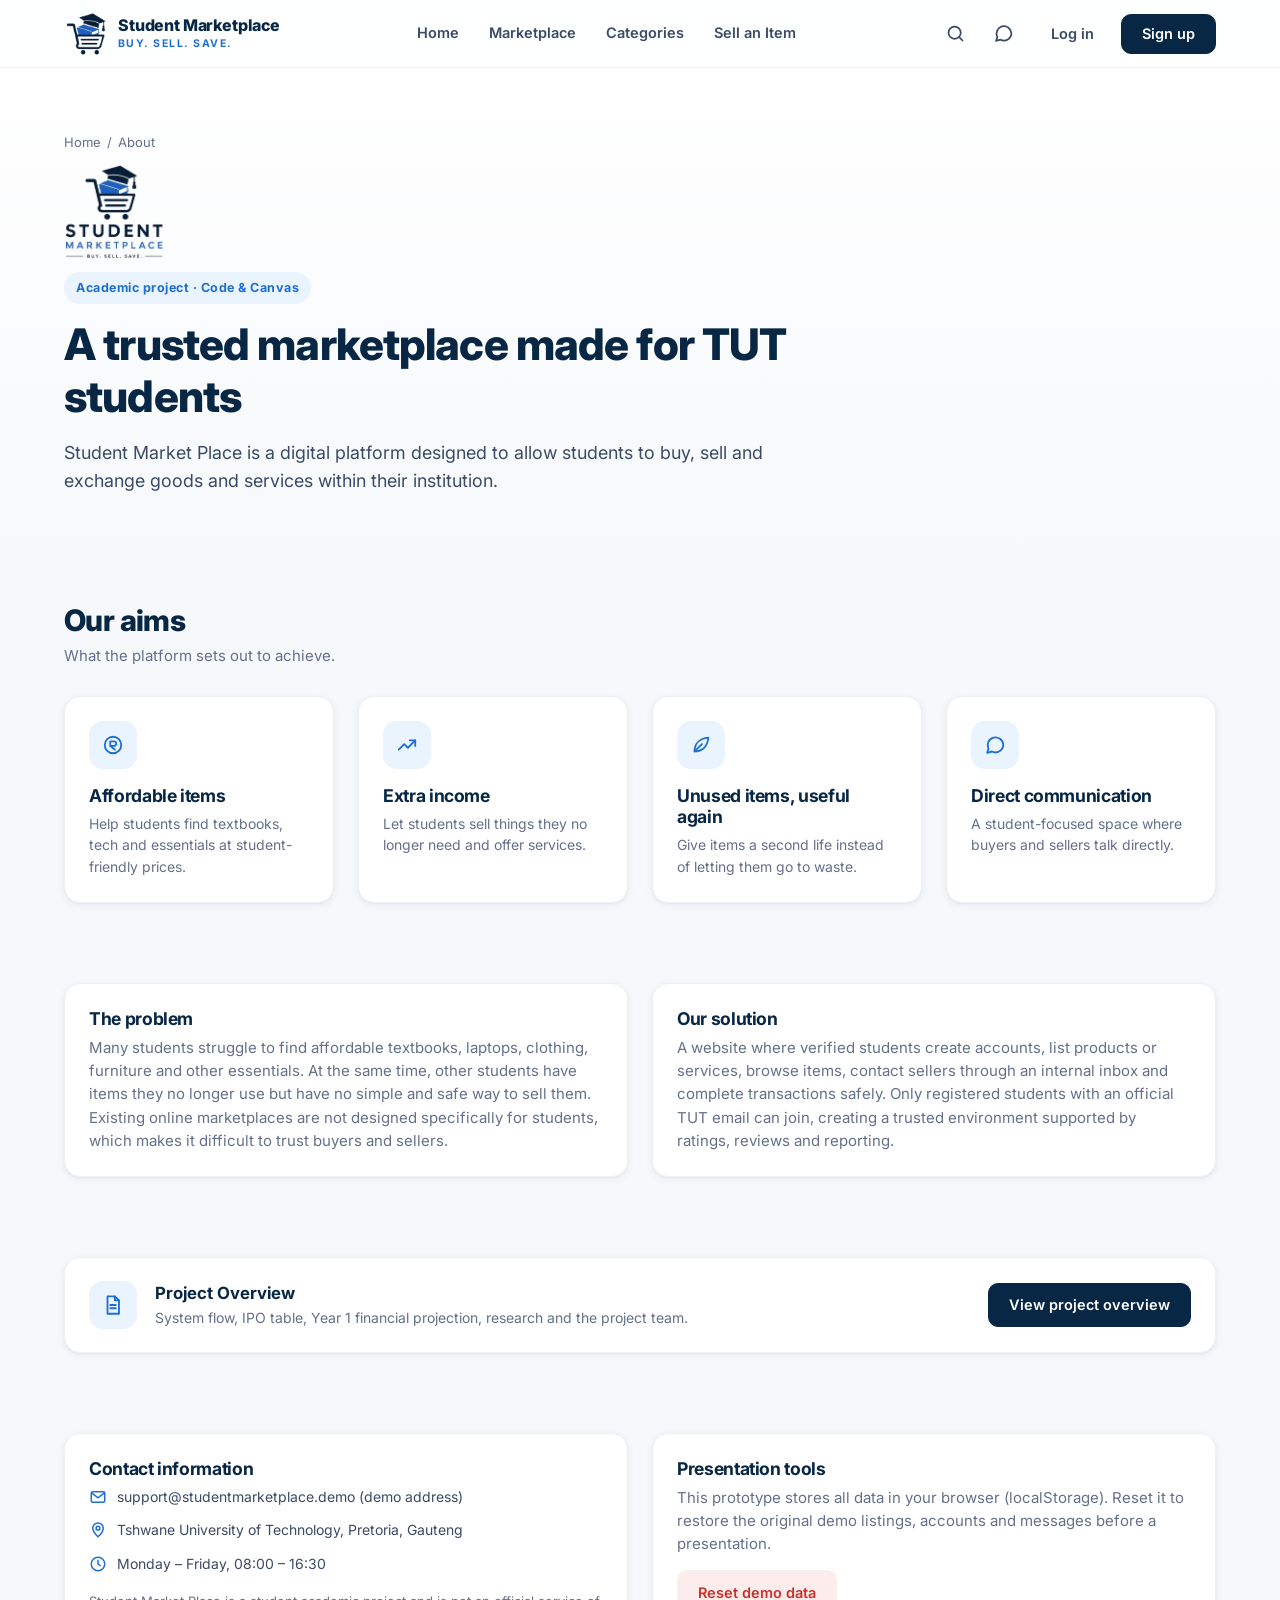
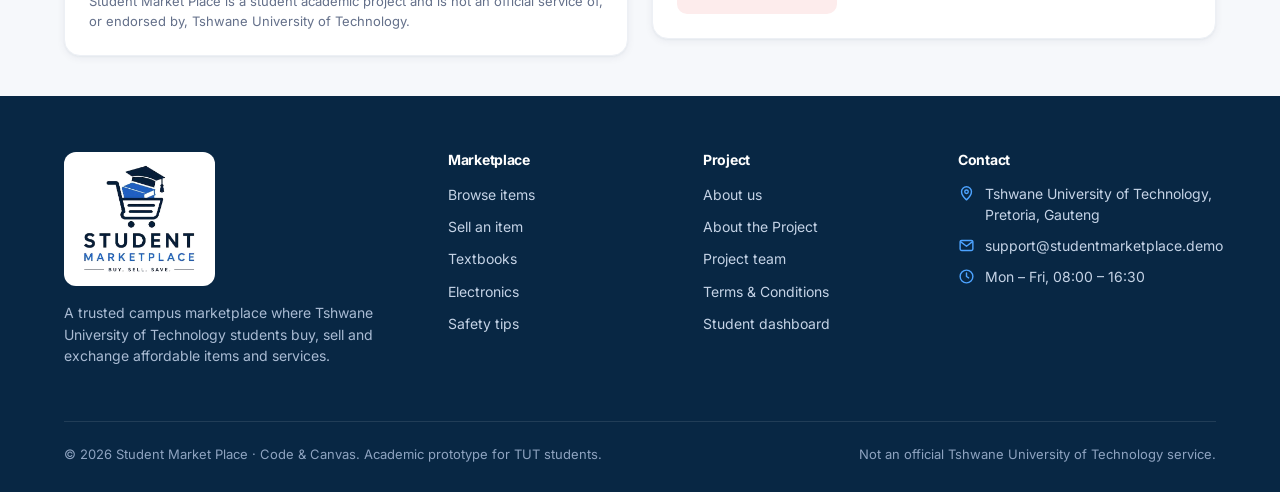
==== about.html @ 73129b5f "Complete Student Market Place prototype Co-Authored-By: Claude Opus 5.5 <noreply@anthropic.com>" ====
<!DOCTYPE html>
<html lang="en-ZA">
<head>
  <meta charset="utf-8">
  <meta name="viewport" content="width=device-width, initial-scale=1">
  <title>About the project | Student Market Place</title>
  <meta name="description" content="About Student Market Place – a digital platform for TUT students to buy, sell and exchange products and services.">
  <meta name="theme-color" content="#082744">
  <link rel="icon" href="favicon.ico" sizes="any">
  <link rel="apple-touch-icon" href="assets/images/apple-touch-icon.png">
  <link rel="preconnect" href="https://fonts.googleapis.com">
  <link rel="preconnect" href="https://fonts.gstatic.com" crossorigin>
  <link href="https://fonts.googleapis.com/css2?family=Inter:wght@400;500;600;700;800&display=swap" rel="stylesheet">
  <link rel="stylesheet" href="css/style.css">
  <script src="js/data.js" defer></script>
  <script src="js/app.js" defer></script>
  <script src="js/services.js" defer></script>
  <script src="js/about.js" defer></script>
</head>
<body data-page="about">
  <div id="app-header"></div>

  <main id="main">
    <section class="about-hero">
      <div class="container">
        <nav class="breadcrumb" aria-label="Breadcrumb"><a href="index.html">Home</a><span aria-hidden="true">/</span><span aria-current="page">About</span></nav>
        <img class="page-logo" src="assets/images/logo.png" alt="Student Marketplace – Buy. Sell. Save." width="419" height="400">
        <span class="eyebrow">Academic project · Code &amp; Canvas</span>
        <h1 style="max-width:760px">A trusted marketplace made for TUT students</h1>
        <p class="hero-lead" style="max-width:720px">Student Market Place is a digital platform designed to allow students to buy, sell and exchange goods and services within their institution.</p>
      </div>
    </section>

    <section class="section-sm">
      <div class="container">
        <div class="section-head"><div><h2>Our aims</h2><p>What the platform sets out to achieve.</p></div></div>
        <div class="grid grid-4" id="aims"></div>
      </div>
    </section>

    <section class="section-sm">
      <div class="container grid grid-2" style="align-items:start">
        <div class="card card-pad">
          <h3>The problem</h3>
          <p class="muted mb-0">Many students struggle to find affordable textbooks, laptops, clothing, furniture and other essentials. At the same time, other students have items they no longer use but have no simple and safe way to sell them. Existing online marketplaces are not designed specifically for students, which makes it difficult to trust buyers and sellers.</p>
        </div>
        <div class="card card-pad">
          <h3>Our solution</h3>
          <p class="muted mb-0">A website where verified students create accounts, list products or services, browse items, contact sellers through an internal inbox and complete transactions safely. Only registered students with an official TUT email can join, creating a trusted environment supported by ratings, reviews and reporting.</p>
        </div>
      </div>
    </section>

    <section class="section-sm">
      <div class="container">
        <a class="card card-hover project-link" href="project.html">
          <span class="aim-icon"><!--icon--></span>
          <span class="grow"><strong>Project Overview</strong><span>System flow, IPO table, Year 1 financial projection, research and the project team.</span></span>
          <span class="btn btn-primary">View project overview</span>
        </a>
      </div>
    </section>

    <section class="section-sm">
      <div class="container grid grid-2" style="align-items:start">
        <div class="card card-pad">
          <h3>Contact information</h3>
          <ul class="tip-list">
            <li><svg viewBox="0 0 24 24" fill="none" stroke="currentColor" stroke-width="2" stroke-linecap="round" aria-hidden="true"><rect x="3" y="5" width="18" height="14" rx="2"/><path d="m3.5 6.5 8.5 6.5 8.5-6.5"/></svg>support@studentmarketplace.demo (demo address)</li>
            <li><svg viewBox="0 0 24 24" fill="none" stroke="currentColor" stroke-width="2" stroke-linecap="round" aria-hidden="true"><path d="M12 21s-7-6.2-7-11.5a7 7 0 0 1 14 0C19 14.8 12 21 12 21z"/><circle cx="12" cy="9.5" r="2.5"/></svg>Tshwane University of Technology, Pretoria, Gauteng</li>
            <li><svg viewBox="0 0 24 24" fill="none" stroke="currentColor" stroke-width="2" stroke-linecap="round" aria-hidden="true"><circle cx="12" cy="12" r="9"/><path d="M12 7v5l3 2"/></svg>Monday – Friday, 08:00 – 16:30</li>
          </ul>
          <p class="small muted mt-16 mb-0">Student Market Place is a student academic project and is not an official service of, or endorsed by, Tshwane University of Technology.</p>
        </div>
        <div class="card card-pad">
          <h3>Presentation tools</h3>
          <p class="muted">This prototype stores all data in your browser (localStorage). Reset it to restore the original demo listings, accounts and messages before a presentation.</p>
          <button type="button" class="btn btn-danger-soft" id="reset-demo">Reset demo data</button>
        </div>
      </div>
    </section>
  </main>

  <div id="app-footer"></div>
</body>
</html>
---- css/style.css ----
/* ==========================================================
   Student Market Place – design system
   One stylesheet shared by every page:
   1. Tokens   2. Base   3. Layout   4. Components
   5. Header / footer / mobile nav   6. Page sections
   7. Responsive rules
   ========================================================== */

/* ---------- 1. Tokens ---------- */
:root {
  --navy: #082744;
  --navy-2: #0d3561;
  --navy-3: #154679;
  --blue: #1f6fd1;
  --blue-hover: #1a5fb4;
  --sky: #4da3ff;
  --light-blue: #eaf4ff;
  --light-blue-2: #d6e8ff;
  --white: #ffffff;
  --bg: #f6f8fb;
  --surface-2: #f9fbfd;
  --text: #14213d;
  --text-2: #3b4a66;
  --muted: #64708a;
  --border: #e5e7eb;
  --border-2: #edf0f5;
  --success: #0f7a55;
  --success-bg: #e7f7ef;
  --danger: #c8312b;
  --danger-bg: #fdecec;
  --warning: #a35a00;
  --warning-bg: #fff4e0;
  --star: #f5a524;

  --radius-sm: 10px;
  --radius: 12px;
  --radius-lg: 16px;
  --radius-pill: 999px;

  --shadow-xs: 0 1px 2px rgba(8, 39, 68, .06);
  --shadow-sm: 0 2px 8px rgba(8, 39, 68, .06), 0 1px 2px rgba(8, 39, 68, .04);
  --shadow: 0 8px 24px rgba(8, 39, 68, .08), 0 2px 6px rgba(8, 39, 68, .04);
  --shadow-lg: 0 20px 48px rgba(8, 39, 68, .14), 0 4px 12px rgba(8, 39, 68, .06);
  --ring: 0 0 0 3px rgba(31, 111, 209, .28);

  --font: "Inter", system-ui, -apple-system, "Segoe UI", Roboto, Arial, sans-serif;
  --ease: cubic-bezier(.2, .7, .2, 1);
  --t-fast: 150ms;
  --t: 220ms;

  --header-h: 68px;
  --bottom-nav-h: 0px;
  --container: 1200px;
  --gutter: 24px;
}

/* ---------- 2. Base ---------- */
*, *::before, *::after { box-sizing: border-box; }
html { -webkit-text-size-adjust: 100%; scroll-behavior: smooth; }
body {
  margin: 0;
  font-family: var(--font);
  font-size: 15px;
  line-height: 1.55;
  color: var(--text);
  background: var(--bg);
  -webkit-font-smoothing: antialiased;
  overflow-x: hidden;
  padding-bottom: var(--bottom-nav-h);
}
img, svg { display: block; max-width: 100%; }
svg { flex-shrink: 0; }
h1, h2, h3, h4 { margin: 0 0 .4em; line-height: 1.2; letter-spacing: -0.02em; color: var(--navy); }
h1 { font-size: clamp(1.9rem, 3.4vw, 2.75rem); font-weight: 800; }
h2 { font-size: clamp(1.4rem, 2.4vw, 1.85rem); font-weight: 800; }
h3 { font-size: 1.1rem; font-weight: 700; }
p { margin: 0 0 1em; }
a { color: var(--blue); text-decoration: none; }
a:hover { color: var(--blue-hover); }
button, input, select, textarea { font: inherit; color: inherit; }
button { cursor: pointer; }
:focus-visible { outline: 2px solid var(--blue); outline-offset: 2px; border-radius: 6px; }
::selection { background: var(--light-blue-2); }
.sr-only {
  position: absolute; width: 1px; height: 1px; padding: 0; margin: -1px;
  overflow: hidden; clip: rect(0, 0, 0, 0); white-space: nowrap; border: 0;
}
.skip-link {
  position: absolute; left: 12px; top: -60px; z-index: 200;
  background: var(--navy); color: #fff; padding: 10px 16px; border-radius: var(--radius-sm);
}
.skip-link:focus { top: 12px; color: #fff; }
.muted { color: var(--muted); }
.small { font-size: 13px; }
.nowrap { white-space: nowrap; }
.text-center { text-align: center; }
[hidden] { display: none !important; }

/* ---------- 3. Layout ---------- */
.container { width: 100%; max-width: var(--container); margin: 0 auto; padding: 0 var(--gutter); }
.section { padding: 72px 0; }
.section-sm { padding: 40px 0; }
.section-white { background: var(--white); }
.page { padding-top: 32px; padding-bottom: 72px; min-height: calc(100vh - var(--header-h) - 200px); }
.stack > * + * { margin-top: 16px; }
.row { display: flex; align-items: center; gap: 12px; }
.row-wrap { flex-wrap: wrap; }
.row-between { justify-content: space-between; }
.grid { display: grid; gap: 24px; }
.grid-2 { grid-template-columns: repeat(2, minmax(0, 1fr)); }
.grid-3 { grid-template-columns: repeat(3, minmax(0, 1fr)); }
.grid-4 { grid-template-columns: repeat(4, minmax(0, 1fr)); }

.section-head { display: flex; align-items: flex-end; justify-content: space-between; gap: 16px; margin-bottom: 28px; flex-wrap: wrap; }
.section-head h2 { margin: 0; }
.section-head p { margin: 6px 0 0; color: var(--muted); max-width: 560px; }
.eyebrow {
  display: inline-flex; align-items: center; gap: 6px;
  font-size: 12.5px; font-weight: 700; letter-spacing: .04em; color: var(--blue);
  background: var(--light-blue); padding: 6px 12px; border-radius: var(--radius-pill); margin-bottom: 14px;
}
.eyebrow svg { width: 15px; height: 15px; }
.link-arrow { display: inline-flex; align-items: center; gap: 6px; font-weight: 600; }
.link-arrow svg { width: 16px; height: 16px; transition: transform var(--t-fast) var(--ease); }
.link-arrow:hover svg { transform: translateX(3px); }

/* ---------- 4. Components ---------- */

/* Icons */
.icon { width: 20px; height: 20px; flex-shrink: 0; }
.icon-sm { width: 16px; height: 16px; }
.icon-xs { width: 14px; height: 14px; }

/* Buttons */
.btn {
  --btn-bg: var(--white); --btn-color: var(--navy); --btn-border: var(--border);
  display: inline-flex; align-items: center; justify-content: center; gap: 8px;
  min-height: 44px; padding: 10px 20px;
  font-weight: 600; font-size: 14.5px; line-height: 1.2; white-space: nowrap;
  color: var(--btn-color); background: var(--btn-bg);
  border: 1px solid var(--btn-border); border-radius: var(--radius-sm);
  transition: background var(--t-fast) var(--ease), border-color var(--t-fast) var(--ease),
              box-shadow var(--t-fast) var(--ease), transform var(--t-fast) var(--ease), color var(--t-fast);
  text-decoration: none;
}
.btn:hover { color: var(--btn-color); transform: translateY(-1px); box-shadow: var(--shadow-sm); }
.btn:active { transform: translateY(0); }
.btn:focus-visible { outline: none; box-shadow: var(--ring); }
.btn svg { width: 18px; height: 18px; }
.btn-primary { --btn-bg: var(--navy); --btn-color: #fff; --btn-border: var(--navy); }
.btn-primary:hover { --btn-bg: var(--navy-2); }
.btn-blue { --btn-bg: var(--blue); --btn-color: #fff; --btn-border: var(--blue); }
.btn-blue:hover { --btn-bg: var(--blue-hover); }
.btn-light { --btn-bg: var(--light-blue); --btn-color: var(--navy); --btn-border: transparent; }
.btn-light:hover { --btn-bg: var(--light-blue-2); }
.btn-outline { --btn-bg: transparent; --btn-color: var(--navy); --btn-border: #cfd8e6; }
.btn-outline:hover { --btn-bg: var(--white); --btn-border: var(--blue); }
.btn-ghost { --btn-bg: transparent; --btn-color: var(--text-2); --btn-border: transparent; }
.btn-ghost:hover { --btn-bg: var(--light-blue); box-shadow: none; }
.btn-danger { --btn-bg: var(--danger); --btn-color: #fff; --btn-border: var(--danger); }
.btn-danger:hover { --btn-bg: #ad2721; }
.btn-danger-soft { --btn-bg: var(--danger-bg); --btn-color: var(--danger); --btn-border: transparent; }
.btn-white { --btn-bg: #fff; --btn-color: var(--navy); --btn-border: #fff; }
.btn-on-dark { --btn-bg: rgba(255,255,255,.08); --btn-color: #fff; --btn-border: rgba(255,255,255,.28); }
.btn-on-dark:hover { --btn-bg: rgba(255,255,255,.16); }
.btn-sm { min-height: 36px; padding: 7px 14px; font-size: 13.5px; }
.btn-sm svg { width: 16px; height: 16px; }
.btn-lg { min-height: 52px; padding: 14px 26px; font-size: 15.5px; border-radius: var(--radius); }
.btn-block { width: 100%; }
.btn[disabled], .btn.is-disabled { opacity: .55; pointer-events: none; }
.icon-btn {
  position: relative; display: inline-grid; place-items: center;
  width: 42px; height: 42px; border-radius: var(--radius-sm);
  background: transparent; border: 1px solid transparent; color: var(--text-2);
  transition: background var(--t-fast), color var(--t-fast), border-color var(--t-fast);
}
.icon-btn:hover { background: var(--light-blue); color: var(--navy); }
.icon-btn svg { width: 21px; height: 21px; }
.icon-btn.bordered { border-color: var(--border); background: var(--white); }
.count-badge {
  position: absolute; top: 3px; right: 2px; min-width: 18px; height: 18px; padding: 0 5px;
  display: grid; place-items: center; border-radius: var(--radius-pill);
  background: var(--danger); color: #fff; font-size: 11px; font-weight: 700; line-height: 1;
  border: 2px solid #fff;
}

/* Cards */
.card {
  background: var(--white); border: 1px solid var(--border-2);
  border-radius: var(--radius-lg); box-shadow: var(--shadow-sm);
}
.card-pad { padding: 24px; }
.card-head { display: flex; align-items: center; justify-content: space-between; gap: 12px; padding: 18px 22px; border-bottom: 1px solid var(--border-2); }
.card-head h2, .card-head h3 { margin: 0; font-size: 1.05rem; }
.card-body { padding: 22px; }
.card-hover { transition: transform var(--t) var(--ease), box-shadow var(--t) var(--ease), border-color var(--t); }
.card-hover:hover { transform: translateY(-3px); box-shadow: var(--shadow); border-color: var(--light-blue-2); }

/* Badges */
.badge {
  display: inline-flex; align-items: center; gap: 5px;
  padding: 4px 10px; border-radius: var(--radius-pill);
  font-size: 12px; font-weight: 600; line-height: 1.3; white-space: nowrap;
  background: var(--light-blue); color: var(--navy-2);
}
.badge svg { width: 14px; height: 14px; }
.badge-verified { background: var(--success-bg); color: var(--success); }
.badge-sold { background: var(--navy); color: #fff; }
.badge-warning { background: var(--warning-bg); color: var(--warning); }
.badge-danger { background: var(--danger-bg); color: var(--danger); }
.badge-neutral { background: #eef1f6; color: var(--text-2); }
.badge-glass { background: rgba(255,255,255,.92); color: var(--navy); backdrop-filter: blur(6px); box-shadow: var(--shadow-xs); }
.verified-tick { color: var(--blue); width: 16px; height: 16px; flex-shrink: 0; }

/* Avatars */
.avatar {
  --size: 40px;
  width: var(--size); height: var(--size); flex-shrink: 0;
  display: inline-grid; place-items: center; border-radius: 50%;
  font-weight: 700; font-size: calc(var(--size) * .38); color: #fff; letter-spacing: .02em;
  background: var(--avatar-bg, var(--blue)); user-select: none;
}
.avatar-xs { --size: 24px; }
.avatar-sm { --size: 32px; }
.avatar-lg { --size: 56px; }
.avatar-xl { --size: 96px; border: 4px solid #fff; box-shadow: var(--shadow); }

/* Stars */
.stars { display: inline-flex; gap: 2px; color: var(--star); }
.stars svg { width: 16px; height: 16px; }
.stars .off { color: #d5dbe5; }
.rating-inline { display: inline-flex; align-items: center; gap: 4px; font-weight: 600; color: var(--text); font-size: 13px; }
.rating-inline svg { width: 14px; height: 14px; color: var(--star); fill: var(--star); }

/* Forms */
.form-grid { display: grid; gap: 18px; }
.form-row { display: grid; grid-template-columns: repeat(2, minmax(0, 1fr)); gap: 18px; }
.field { display: flex; flex-direction: column; gap: 7px; }
.field > label, .label { font-size: 13.5px; font-weight: 600; color: var(--text); }
.label-row { display: flex; justify-content: space-between; align-items: baseline; gap: 8px; }
.input, .select, .textarea {
  width: 100%; min-height: 46px; padding: 11px 14px;
  background: var(--white); border: 1px solid #d9dfe8; border-radius: var(--radius-sm);
  font-size: 15px; color: var(--text);
  transition: border-color var(--t-fast), box-shadow var(--t-fast), background var(--t-fast);
}
.input::placeholder, .textarea::placeholder { color: #98a2b3; }
.input:hover, .select:hover, .textarea:hover { border-color: #b9c4d4; }
.input:focus, .select:focus, .textarea:focus { outline: none; border-color: var(--blue); box-shadow: var(--ring); }
.textarea { min-height: 120px; resize: vertical; line-height: 1.5; }
.select {
  appearance: none; padding-right: 40px; cursor: pointer;
  background-image: url("data:image/svg+xml,%3Csvg xmlns='http://www.w3.org/2000/svg' viewBox='0 0 24 24' fill='none' stroke='%2364708a' stroke-width='2' stroke-linecap='round' stroke-linejoin='round'%3E%3Cpath d='m6 9 6 6 6-6'/%3E%3C/svg%3E");
  background-repeat: no-repeat; background-position: right 12px center; background-size: 18px;
}
.input-group { position: relative; }
.input-group .input { padding-left: 42px; }
.input-group > .icon { position: absolute; left: 14px; top: 50%; transform: translateY(-50%); color: var(--muted); width: 18px; height: 18px; pointer-events: none; }
.input-group .input-action { position: absolute; right: 6px; top: 50%; transform: translateY(-50%); width: 36px; height: 36px; }
.input-prefix { position: relative; }
.input-prefix span { position: absolute; left: 14px; top: 50%; transform: translateY(-50%); font-weight: 700; color: var(--muted); }
.input-prefix .input { padding-left: 34px; }
.hint { font-size: 12.5px; color: var(--muted); display: flex; align-items: center; gap: 6px; }
.hint svg { width: 14px; height: 14px; }
.field-msg { font-size: 13px; font-weight: 500; display: flex; align-items: flex-start; gap: 6px; }
.field-msg svg { width: 15px; height: 15px; margin-top: 2px; flex-shrink: 0; }
.field-msg.error { color: var(--danger); }
.field-msg.success { color: var(--success); }
.field.has-error .input, .field.has-error .select, .field.has-error .textarea { border-color: var(--danger); background: #fffafa; }
.field.has-error .input:focus, .field.has-error .textarea:focus { box-shadow: 0 0 0 3px rgba(200, 49, 43, .18); }
.field.is-valid .input { border-color: #5cc19b; }
.checkbox { display: inline-flex; align-items: flex-start; gap: 10px; cursor: pointer; font-size: 14px; color: var(--text-2); }
.checkbox input { width: 18px; height: 18px; margin: 2px 0 0; accent-color: var(--blue); flex-shrink: 0; }
.char-count { font-size: 12px; color: var(--muted); text-align: right; }

/* Alerts / banners */
.alert {
  display: flex; gap: 12px; align-items: flex-start;
  padding: 14px 16px; border-radius: var(--radius); font-size: 14px;
  background: var(--light-blue); color: var(--navy-2); border: 1px solid var(--light-blue-2);
}
.alert svg { width: 20px; height: 20px; flex-shrink: 0; margin-top: 1px; }
.alert strong { display: block; margin-bottom: 2px; }
.alert p { margin: 0; }
.alert-error { background: var(--danger-bg); color: #8f1f1a; border-color: #f7cfcd; }
.alert-success { background: var(--success-bg); color: #0b5c40; border-color: #bfe8d4; }
.alert-warning { background: var(--warning-bg); color: #7a4300; border-color: #fbdca8; }

/* Tabs */
.tabs { display: flex; gap: 4px; border-bottom: 1px solid var(--border); overflow-x: auto; scrollbar-width: none; }
.tabs::-webkit-scrollbar { display: none; }
.tab {
  position: relative; padding: 12px 16px; background: none; border: 0;
  font-weight: 600; color: var(--muted); white-space: nowrap;
  display: inline-flex; align-items: center; gap: 8px;
}
.tab:hover { color: var(--navy); }
.tab[aria-selected="true"] { color: var(--navy); }
.tab[aria-selected="true"]::after { content: ""; position: absolute; left: 12px; right: 12px; bottom: -1px; height: 3px; border-radius: 3px 3px 0 0; background: var(--blue); }
.tab .badge { padding: 2px 8px; font-size: 11.5px; }

/* Empty states */
.empty-state {
  text-align: center; padding: 48px 24px; max-width: 420px; margin: 0 auto;
  display: flex; flex-direction: column; align-items: center;
}
.empty-state .empty-icon {
  width: 72px; height: 72px; border-radius: 22px; display: grid; place-items: center;
  background: var(--light-blue); color: var(--blue); margin-bottom: 18px;
}
.empty-state .empty-icon svg { width: 32px; height: 32px; }
.empty-state h3 { margin-bottom: 6px; }
.empty-state p { color: var(--muted); margin-bottom: 20px; }

/* Skeleton loaders */
.skeleton { position: relative; overflow: hidden; background: #edf1f7; }
.skeleton::after {
  content: ""; position: absolute; inset: 0; transform: translateX(-100%);
  background: linear-gradient(90deg, transparent, rgba(255,255,255,.65), transparent);
  animation: shimmer 1.2s infinite;
}
.skeleton-line { height: 12px; border-radius: 6px; margin-top: 10px; }
@keyframes shimmer { to { transform: translateX(100%); } }

/* Modal */
.modal-backdrop {
  position: fixed; inset: 0; z-index: 300;
  background: rgba(8, 25, 45, .55); backdrop-filter: blur(3px);
  display: flex; align-items: center; justify-content: center; padding: 20px;
  opacity: 0; transition: opacity var(--t) var(--ease);
}
.modal-backdrop.open { opacity: 1; }
.modal {
  width: 100%; max-width: 480px; max-height: calc(100vh - 40px); overflow-y: auto;
  background: var(--white); border-radius: var(--radius-lg); box-shadow: var(--shadow-lg);
  transform: translateY(12px) scale(.98); transition: transform var(--t) var(--ease);
}
.modal-backdrop.open .modal { transform: none; }
.modal-lg { max-width: 600px; }
.modal-header { display: flex; align-items: flex-start; gap: 14px; padding: 22px 22px 0; }
.modal-header h2 { font-size: 1.2rem; margin: 0; }
.modal-header p { margin: 4px 0 0; color: var(--muted); font-size: 14px; }
.modal-icon { width: 44px; height: 44px; border-radius: 12px; display: grid; place-items: center; background: var(--light-blue); color: var(--blue); flex-shrink: 0; }
.modal-icon svg { width: 22px; height: 22px; }
.modal-icon.danger { background: var(--danger-bg); color: var(--danger); }
.modal-icon.success { background: var(--success-bg); color: var(--success); }
.modal-close { margin-left: auto; margin-top: -6px; margin-right: -8px; }
.modal-body { padding: 18px 22px; }
.modal-footer { display: flex; justify-content: flex-end; gap: 10px; padding: 0 22px 22px; flex-wrap: wrap; }
body.modal-open { overflow: hidden; }

/* Toasts */
.toast-region { position: fixed; z-index: 400; top: calc(var(--header-h) + 12px); right: 20px; display: flex; flex-direction: column; gap: 10px; pointer-events: none; }
.toast {
  pointer-events: auto; display: flex; align-items: center; gap: 12px;
  min-width: 260px; max-width: 380px; padding: 13px 16px;
  background: var(--navy); color: #fff; border-radius: var(--radius); box-shadow: var(--shadow-lg);
  font-size: 14px; font-weight: 500;
  transform: translateY(-8px); opacity: 0; transition: transform var(--t) var(--ease), opacity var(--t) var(--ease);
}
.toast.show { transform: none; opacity: 1; }
.toast .toast-icon { width: 28px; height: 28px; border-radius: 8px; display: grid; place-items: center; background: rgba(255,255,255,.12); flex-shrink: 0; }
.toast .toast-icon svg { width: 17px; height: 17px; }
.toast.success .toast-icon { background: #1d9a6c; }
.toast.error .toast-icon { background: var(--danger); }

/* Product cards */
.product-grid { display: grid; grid-template-columns: repeat(auto-fill, minmax(230px, 1fr)); gap: 22px; }
.product-card {
  position: relative; display: flex; flex-direction: column;
  background: var(--white); border: 1px solid var(--border-2); border-radius: var(--radius-lg);
  overflow: hidden; box-shadow: var(--shadow-xs);
  transition: transform var(--t) var(--ease), box-shadow var(--t) var(--ease), border-color var(--t);
}
.product-card:hover { transform: translateY(-4px); box-shadow: var(--shadow); border-color: var(--light-blue-2); }
.pc-media { position: relative; display: block; aspect-ratio: 4 / 3; background: #edf1f7; overflow: hidden; }
.pc-media img { width: 100%; height: 100%; object-fit: cover; transition: transform 400ms var(--ease), opacity var(--t); }
.pc-media img.loading { opacity: 0; }
.product-card:hover .pc-media img { transform: scale(1.04); }
.pc-media .badge { position: absolute; left: 12px; top: 12px; }
.pc-media .badge-sold { left: auto; right: 12px; top: auto; bottom: 12px; }
.product-card.is-sold .pc-media img { filter: grayscale(.6); opacity: .75; }
.fav-btn {
  position: absolute; top: 10px; right: 10px; z-index: 2;
  width: 36px; height: 36px; border-radius: 50%; display: grid; place-items: center;
  background: rgba(255,255,255,.94); border: 0; color: var(--text-2); box-shadow: var(--shadow-sm);
  transition: transform var(--t-fast) var(--ease), color var(--t-fast);
}
.fav-btn svg { width: 18px; height: 18px; transition: fill var(--t-fast); }
.fav-btn:hover { transform: scale(1.08); color: var(--danger); }
.fav-btn[aria-pressed="true"] { color: var(--danger); }
.fav-btn[aria-pressed="true"] svg { fill: var(--danger); animation: pop 280ms var(--ease); }
@keyframes pop { 50% { transform: scale(1.3); } }
.pc-body { padding: 14px 16px 16px; display: flex; flex-direction: column; gap: 8px; flex: 1; }
.pc-price { font-size: 1.25rem; font-weight: 800; color: var(--navy); letter-spacing: -0.02em; line-height: 1.1; }
.pc-title { font-size: 14.5px; font-weight: 600; margin: 0; line-height: 1.35; color: var(--text); display: -webkit-box; -webkit-line-clamp: 2; -webkit-box-orient: vertical; overflow: hidden; min-height: 2.7em; }
.pc-title a { color: inherit; }
.pc-title a::after { content: ""; position: absolute; inset: 0; z-index: 1; }
.pc-title a:focus-visible { outline: none; }
.product-card:focus-within { box-shadow: var(--ring), var(--shadow); }
.pc-meta { display: flex; flex-wrap: wrap; align-items: center; gap: 4px 10px; font-size: 12.5px; color: var(--muted); }
.pc-meta span { display: inline-flex; align-items: center; gap: 4px; }
.pc-meta svg { width: 13px; height: 13px; }
.pc-seller { display: flex; align-items: center; gap: 8px; padding-top: 10px; margin-top: auto; border-top: 1px solid var(--border-2); font-size: 13px; }
.pc-seller .name { font-weight: 600; color: var(--text); white-space: nowrap; overflow: hidden; text-overflow: ellipsis; }
.pc-seller .rating-inline { margin-left: auto; }
.pc-actions { display: flex; gap: 8px; position: relative; z-index: 2; }
.pc-actions .btn { flex: 1; }

/* Skeleton product card */
.product-card.skeleton-card .pc-media { aspect-ratio: 4 / 3; }

/* Mini list item (dashboard, messages previews) */
.list { display: flex; flex-direction: column; }
.list-item { display: flex; align-items: center; gap: 14px; padding: 14px 22px; border-bottom: 1px solid var(--border-2); }
.list-item:last-child { border-bottom: 0; }
.list-item .thumb { width: 56px; height: 56px; border-radius: 10px; object-fit: cover; flex-shrink: 0; background: #edf1f7; }
.list-item .grow { flex: 1; min-width: 0; }
.list-item .title { font-weight: 600; color: var(--text); white-space: nowrap; overflow: hidden; text-overflow: ellipsis; display: block; }
.list-item .sub { display: block; font-size: 13px; color: var(--muted); white-space: nowrap; overflow: hidden; text-overflow: ellipsis; }
a.list-item:hover { background: var(--surface-2); }

/* ---------- 5. Header / footer / mobile nav ---------- */
.site-header {
  position: sticky; top: 0; z-index: 100; height: var(--header-h);
  background: rgba(255, 255, 255, .9); backdrop-filter: saturate(180%) blur(14px);
  border-bottom: 1px solid var(--border-2);
}
.header-inner { height: 100%; display: flex; align-items: center; gap: 24px; }
.brand { display: flex; align-items: center; flex-shrink: 0; }
.brand img { height: 40px; width: auto; }
.brand .brand-mark { display: none; height: 38px; width: auto; }
.main-nav { display: flex; align-items: center; gap: 2px; margin: 0 auto; }
.main-nav a {
  position: relative; padding: 9px 14px; border-radius: var(--radius-sm);
  font-weight: 600; font-size: 14.5px; color: var(--text-2);
  transition: background var(--t-fast), color var(--t-fast);
}
.main-nav a:hover { background: var(--light-blue); color: var(--navy); }
.main-nav a[aria-current="page"] { color: var(--navy); }
.main-nav a[aria-current="page"]::after { content: ""; position: absolute; left: 14px; right: 14px; bottom: 2px; height: 2px; border-radius: 2px; background: var(--blue); }
.header-actions { display: flex; align-items: center; gap: 6px; }
.header-actions .btn { min-height: 40px; }
.menu-toggle { display: none; }
.user-menu { position: relative; }
.user-trigger { display: flex; align-items: center; gap: 8px; padding: 4px 8px 4px 4px; border-radius: var(--radius-pill); border: 1px solid var(--border); background: #fff; }
.user-trigger:hover { border-color: var(--light-blue-2); background: var(--surface-2); }
.user-trigger .name { font-weight: 600; font-size: 14px; }
.user-trigger svg { width: 16px; height: 16px; color: var(--muted); }
.dropdown {
  position: absolute; right: 0; top: calc(100% + 8px); min-width: 230px;
  background: #fff; border: 1px solid var(--border-2); border-radius: var(--radius); box-shadow: var(--shadow-lg);
  padding: 8px; opacity: 0; visibility: hidden; transform: translateY(-6px);
  transition: opacity var(--t-fast), transform var(--t-fast), visibility var(--t-fast);
}
.dropdown.open { opacity: 1; visibility: visible; transform: none; }
.dropdown-head { padding: 10px 12px 12px; border-bottom: 1px solid var(--border-2); margin-bottom: 6px; }
.dropdown-head strong { display: block; }
.dropdown a, .dropdown button {
  display: flex; align-items: center; gap: 10px; width: 100%;
  padding: 10px 12px; border-radius: 8px; border: 0; background: none; text-align: left;
  color: var(--text-2); font-weight: 500; font-size: 14px;
}
.dropdown a:hover, .dropdown button:hover { background: var(--light-blue); color: var(--navy); }
.dropdown svg { width: 18px; height: 18px; }
.dropdown .danger { color: var(--danger); }

/* Mobile drawer */
.mobile-menu {
  position: fixed; inset: var(--header-h) 0 0 0; z-index: 99;
  background: rgba(8, 25, 45, .4); opacity: 0; visibility: hidden; transition: opacity var(--t), visibility var(--t);
}
.mobile-menu.open { opacity: 1; visibility: visible; }
.mobile-menu-panel {
  background: #fff; padding: 12px var(--gutter) 24px; border-bottom-left-radius: 20px; border-bottom-right-radius: 20px;
  box-shadow: var(--shadow-lg); transform: translateY(-12px); transition: transform var(--t) var(--ease);
}
.mobile-menu.open .mobile-menu-panel { transform: none; }
.mobile-menu-panel a { display: flex; align-items: center; gap: 12px; padding: 13px 8px; font-weight: 600; color: var(--text); border-bottom: 1px solid var(--border-2); }
.mobile-menu-panel a svg { width: 20px; height: 20px; color: var(--blue); }
.mobile-menu-panel .btn-row { display: grid; grid-template-columns: 1fr 1fr; gap: 10px; margin-top: 18px; }
.mobile-menu-panel .btn-row a { border: 1px solid; justify-content: center; }

/* Bottom nav (mobile only) */
.bottom-nav { display: none; }

/* Footer */
.site-footer { background: var(--navy); color: #c5d3e6; padding: 56px 0 28px; margin-top: 0; }
.footer-grid { display: grid; grid-template-columns: 1.6fr 1fr 1fr 1.2fr; gap: 40px; }
.footer-brand .logo-chip { display: inline-flex; background: #fff; padding: 10px 14px; border-radius: var(--radius); margin-bottom: 16px; }
.footer-brand .logo-chip img { height: 36px; width: auto; }
.footer-brand p { color: #a9bbd3; font-size: 14px; max-width: 320px; }
.site-footer h3 { color: #fff; font-size: 14px; margin-bottom: 14px; }
.site-footer ul { list-style: none; margin: 0; padding: 0; display: grid; gap: 9px; }
.site-footer a { color: #c5d3e6; font-size: 14px; }
.site-footer a:hover { color: #fff; }
.footer-contact li { display: flex; gap: 10px; align-items: flex-start; font-size: 14px; }
.footer-contact svg { width: 17px; height: 17px; margin-top: 2px; color: var(--sky); flex-shrink: 0; }
.footer-bottom { display: flex; justify-content: space-between; gap: 16px; flex-wrap: wrap; border-top: 1px solid rgba(255,255,255,.1); margin-top: 40px; padding-top: 22px; font-size: 13px; color: #8ea3c0; }

/* ---------- 6. Page sections ---------- */

/* Hero */
.hero { position: relative; background: linear-gradient(180deg, #fff 0%, var(--bg) 100%); overflow: hidden; }
.hero::before {
  content: ""; position: absolute; width: 720px; height: 720px; right: -220px; top: -260px; border-radius: 50%;
  background: radial-gradient(circle, rgba(77,163,255,.18), rgba(77,163,255,0) 65%); pointer-events: none;
}
.hero-inner { position: relative; display: grid; grid-template-columns: 1.08fr .92fr; gap: 48px; align-items: center; padding-top: 64px; padding-bottom: 72px; }
.hero h1 { font-size: clamp(2.2rem, 4.6vw, 3.6rem); letter-spacing: -0.035em; margin-bottom: 16px; }
.hero h1 .accent { color: var(--blue); }
.hero-lead { font-size: 1.12rem; color: var(--text-2); max-width: 520px; margin-bottom: 28px; }
.hero-search {
  display: flex; align-items: center; gap: 0; background: #fff; border: 1px solid var(--border);
  border-radius: 14px; padding: 6px; box-shadow: var(--shadow); max-width: 600px;
}
.hero-search .hs-input { flex: 1; display: flex; align-items: center; gap: 10px; padding: 0 12px; min-width: 0; }
.hero-search .hs-input svg { width: 20px; height: 20px; color: var(--muted); flex-shrink: 0; }
.hero-search input { border: 0; outline: none; background: none; min-height: 46px; width: 100%; font-size: 15px; }
.hero-search select { border: 0; border-left: 1px solid var(--border); border-radius: 0; min-height: 34px; padding: 0 34px 0 14px; background-color: transparent; box-shadow: none; width: auto; color: var(--text-2); font-weight: 500; }
.hero-search select:focus { box-shadow: none; }
.hero-search .btn { margin-left: 6px; }
.hero-search-msg { margin-top: 10px; min-height: 20px; }
.hero-ctas { display: flex; gap: 12px; flex-wrap: wrap; margin-top: 14px; }
.hero-stats { display: flex; gap: 32px; margin-top: 36px; flex-wrap: wrap; }
.hero-stats strong { display: block; font-size: 1.5rem; color: var(--navy); font-weight: 800; letter-spacing: -0.02em; }
.hero-stats span { font-size: 13px; color: var(--muted); }

.hero-visual { position: relative; height: 470px; }
.hero-visual .float-card {
  position: absolute; width: 230px; background: #fff; border-radius: var(--radius-lg); box-shadow: var(--shadow-lg);
  overflow: hidden; border: 1px solid var(--border-2); transition: transform 400ms var(--ease);
}
.hero-visual .float-card img { aspect-ratio: 4/3; width: 100%; object-fit: cover; }
.hero-visual .float-card .fc-body { padding: 12px 14px 14px; }
.hero-visual .float-card .fc-price { font-weight: 800; color: var(--navy); font-size: 1.1rem; }
.hero-visual .float-card .fc-title { font-size: 13px; font-weight: 600; white-space: nowrap; overflow: hidden; text-overflow: ellipsis; }
.hero-visual .float-card .fc-meta { font-size: 12px; color: var(--muted); display: flex; align-items: center; gap: 4px; margin-top: 4px; }
.hero-visual .float-card .fc-meta svg { width: 12px; height: 12px; }
.hero-visual .fc-1 { left: 0; top: 36px; transform: rotate(-4deg); z-index: 2; }
.hero-visual .fc-2 { right: 0; top: 0; transform: rotate(3deg); }
.hero-visual .fc-3 { left: 30%; bottom: 0; transform: rotate(-1.5deg); z-index: 3; }
.hero-visual:hover .fc-1 { transform: rotate(-2deg) translateY(-6px); }
.hero-visual:hover .fc-2 { transform: rotate(1deg) translateY(-6px); }
.hero-chip {
  position: absolute; z-index: 4; display: flex; align-items: center; gap: 10px;
  background: #fff; border-radius: 14px; padding: 10px 14px; box-shadow: var(--shadow-lg); border: 1px solid var(--border-2);
  font-size: 13px; font-weight: 600; color: var(--navy);
}
.hero-chip .chip-icon { width: 32px; height: 32px; border-radius: 10px; display: grid; place-items: center; }
.hero-chip .chip-icon svg { width: 17px; height: 17px; }
.hero-chip small { display: block; font-weight: 500; color: var(--muted); font-size: 11.5px; }
.hero-chip.c-1 { left: -12px; bottom: 36px; }
.hero-chip.c-1 .chip-icon { background: var(--success-bg); color: var(--success); }
.hero-chip.c-2 { right: -12px; bottom: 110px; }
.hero-chip.c-2 .chip-icon { background: var(--light-blue); color: var(--blue); }

/* Trust bar */
.trust-bar { background: #fff; border-top: 1px solid var(--border-2); border-bottom: 1px solid var(--border-2); }
.trust-inner { display: grid; grid-template-columns: repeat(4, 1fr); }
.trust-item { display: flex; align-items: center; gap: 14px; padding: 22px 20px; }
.trust-item + .trust-item { border-left: 1px solid var(--border-2); }
.trust-item .ti-icon { width: 44px; height: 44px; border-radius: 12px; display: grid; place-items: center; background: var(--light-blue); color: var(--blue); flex-shrink: 0; }
.trust-item .ti-icon svg { width: 22px; height: 22px; }
.trust-item strong { display: block; font-size: 14.5px; color: var(--navy); }
.trust-item span { font-size: 13px; color: var(--muted); }

/* Category cards */
.category-grid { display: grid; grid-template-columns: repeat(4, minmax(0, 1fr)); gap: 16px; }
.category-card {
  display: flex; align-items: center; gap: 14px; padding: 18px;
  background: #fff; border: 1px solid var(--border-2); border-radius: var(--radius-lg); color: var(--text);
  transition: transform var(--t) var(--ease), box-shadow var(--t) var(--ease), border-color var(--t);
}
.category-card:hover { transform: translateY(-3px); box-shadow: var(--shadow); border-color: var(--light-blue-2); color: var(--text); }
.category-card .cat-icon { width: 48px; height: 48px; border-radius: 14px; display: grid; place-items: center; background: var(--light-blue); color: var(--blue); flex-shrink: 0; transition: background var(--t), color var(--t); }
.category-card:hover .cat-icon { background: var(--navy); color: #fff; }
.category-card .cat-icon svg { width: 23px; height: 23px; }
.category-card strong { display: block; font-size: 15px; color: var(--navy); }
.category-card span { font-size: 12.5px; color: var(--muted); }

/* How it works */
.steps { display: grid; grid-template-columns: repeat(4, minmax(0, 1fr)); gap: 20px; counter-reset: step; }
.step { position: relative; padding: 26px 22px; }
.step .step-num { position: absolute; top: 20px; right: 20px; font-size: 13px; font-weight: 800; color: var(--light-blue-2); font-size: 2.2rem; line-height: 1; }
.step .step-icon { width: 48px; height: 48px; border-radius: 14px; display: grid; place-items: center; background: var(--navy); color: #fff; margin-bottom: 18px; }
.step .step-icon svg { width: 22px; height: 22px; }
.step p { color: var(--muted); font-size: 14px; margin: 0; }

/* Safety */
.safety-wrap { display: grid; grid-template-columns: .9fr 1.1fr; gap: 48px; align-items: center; }
.safety-list { display: grid; grid-template-columns: repeat(2, minmax(0, 1fr)); gap: 14px; }
.safety-item { display: flex; gap: 12px; padding: 16px; background: #fff; border: 1px solid var(--border-2); border-radius: var(--radius); }
.safety-item svg { width: 22px; height: 22px; color: var(--blue); flex-shrink: 0; }
.safety-item strong { display: block; font-size: 14px; color: var(--navy); margin-bottom: 2px; }
.safety-item span { font-size: 13px; color: var(--muted); }
.safety-panel { background: var(--navy); color: #c5d3e6; border-radius: 20px; padding: 36px; position: relative; overflow: hidden; }
.safety-panel::after { content: ""; position: absolute; right: -80px; bottom: -80px; width: 240px; height: 240px; border-radius: 50%; background: radial-gradient(circle, rgba(77,163,255,.35), transparent 70%); }
.safety-panel h2 { color: #fff; }
.safety-panel .eyebrow { background: rgba(255,255,255,.1); color: #9fcbff; }

/* CTA band */
.cta-band {
  position: relative; overflow: hidden; border-radius: 24px; padding: 52px;
  background: linear-gradient(120deg, var(--navy) 0%, var(--navy-3) 100%); color: #c5d3e6;
  display: flex; align-items: center; justify-content: space-between; gap: 32px; flex-wrap: wrap;
}
.cta-band::before { content: ""; position: absolute; left: -60px; top: -120px; width: 320px; height: 320px; border-radius: 50%; background: radial-gradient(circle, rgba(77,163,255,.3), transparent 70%); }
.cta-band h2 { color: #fff; margin-bottom: 8px; }
.cta-band p { margin: 0; max-width: 520px; }
.cta-band > * { position: relative; }

/* Page header (inner pages) */
.page-header { background: #fff; border-bottom: 1px solid var(--border-2); padding: 32px 0 28px; }
.page-header h1 { font-size: clamp(1.6rem, 3vw, 2.1rem); margin-bottom: 4px; }
.page-header p { color: var(--muted); margin: 0; }
.breadcrumb { display: flex; align-items: center; gap: 6px; font-size: 13px; color: var(--muted); margin-bottom: 12px; flex-wrap: wrap; }
.breadcrumb a { color: var(--muted); }
.breadcrumb a:hover { color: var(--blue); }
.breadcrumb svg { width: 14px; height: 14px; }

/* Marketplace */
.market-toolbar { display: flex; gap: 12px; align-items: center; flex-wrap: wrap; margin-top: 20px; }
.market-toolbar .search-box { flex: 1; min-width: 240px; display: flex; gap: 8px; }
.market-toolbar .search-box .input-group { flex: 1; }
.market-toolbar .select { width: auto; min-width: 200px; }
.filter-toggle { display: none; }
.market-layout { display: grid; grid-template-columns: 260px minmax(0, 1fr); gap: 28px; align-items: start; }
.filters { position: sticky; top: calc(var(--header-h) + 20px); }
.filters .card-body { display: grid; gap: 22px; }
.filter-group h3 { font-size: 13px; text-transform: none; color: var(--text); margin-bottom: 10px; font-weight: 700; }
.chip-list { display: flex; flex-wrap: wrap; gap: 8px; }
.chip {
  display: inline-flex; align-items: center; gap: 6px; padding: 7px 12px; border-radius: var(--radius-pill);
  border: 1px solid var(--border); background: #fff; font-size: 13px; font-weight: 500; color: var(--text-2);
  transition: all var(--t-fast);
}
.chip:hover { border-color: var(--blue); color: var(--navy); }
.chip[aria-pressed="true"] { background: var(--navy); border-color: var(--navy); color: #fff; }
.radio-list { display: grid; gap: 4px; }
.radio-list label { display: flex; align-items: center; justify-content: space-between; gap: 10px; padding: 7px 10px; border-radius: 8px; cursor: pointer; font-size: 14px; color: var(--text-2); }
.radio-list label:hover { background: var(--light-blue); }
.radio-list input { accent-color: var(--blue); margin: 0 8px 0 0; }
.radio-list .count { font-size: 12px; color: var(--muted); background: var(--bg); border-radius: 999px; padding: 1px 8px; }
.price-range { display: grid; grid-template-columns: 1fr 1fr; gap: 8px; }
.price-range .input { min-height: 40px; padding: 8px 10px 8px 28px; font-size: 14px; }
.price-range .input-prefix span { left: 10px; font-size: 13px; }
.results-bar { display: flex; align-items: center; justify-content: space-between; gap: 12px; margin-bottom: 18px; flex-wrap: wrap; }
.results-bar .count { font-weight: 600; color: var(--text-2); }
.active-filters { display: flex; flex-wrap: wrap; gap: 8px; }
.active-filters .chip { background: var(--light-blue); border-color: transparent; color: var(--navy); }
.active-filters .chip svg { width: 14px; height: 14px; }
.drawer-head { display: none; }

/* Product detail */
.product-layout { display: grid; grid-template-columns: minmax(0, 1.15fr) minmax(0, .85fr); gap: 36px; align-items: start; }
.gallery { position: sticky; top: calc(var(--header-h) + 20px); }
.gallery-main { position: relative; border-radius: 20px; overflow: hidden; background: #edf1f7; aspect-ratio: 4 / 3; border: 1px solid var(--border-2); }
.gallery-main img { width: 100%; height: 100%; object-fit: cover; }
.gallery-main .badge { position: absolute; left: 16px; top: 16px; }
.gallery-thumbs { display: flex; gap: 10px; margin-top: 12px; }
.gallery-thumbs button { width: 84px; aspect-ratio: 4/3; border-radius: 10px; overflow: hidden; border: 2px solid transparent; padding: 0; background: none; }
.gallery-thumbs button[aria-current="true"] { border-color: var(--blue); }
.gallery-thumbs img { width: 100%; height: 100%; object-fit: cover; }
.product-info .title-row { display: flex; gap: 12px; align-items: flex-start; justify-content: space-between; }
.product-info h1 { font-size: clamp(1.5rem, 2.6vw, 2rem); margin-bottom: 8px; }
.product-price { font-size: 2.1rem; font-weight: 800; color: var(--navy); letter-spacing: -0.03em; margin: 6px 0 16px; }
.spec-grid { display: grid; grid-template-columns: repeat(2, minmax(0, 1fr)); gap: 10px; margin: 18px 0; }
.spec { background: var(--surface-2); border: 1px solid var(--border-2); border-radius: var(--radius); padding: 12px 14px; display: flex; gap: 10px; align-items: center; }
.spec svg { width: 18px; height: 18px; color: var(--blue); flex-shrink: 0; }
.spec small { display: block; font-size: 11.5px; color: var(--muted); font-weight: 500; }
.spec strong { font-size: 14px; color: var(--text); }
.action-stack { display: grid; gap: 10px; margin: 20px 0; }
.action-row { display: grid; grid-template-columns: 1fr 1fr; gap: 10px; }
.seller-card { display: flex; align-items: center; gap: 14px; padding: 18px; }
.seller-card .grow { flex: 1; min-width: 0; }
.seller-card strong { display: flex; align-items: center; gap: 6px; color: var(--navy); }
.seller-stats { display: flex; gap: 14px; font-size: 13px; color: var(--muted); margin-top: 4px; flex-wrap: wrap; }
.description { white-space: pre-line; color: var(--text-2); }
.review-item { padding: 18px 0; border-bottom: 1px solid var(--border-2); }
.review-item:last-child { border-bottom: 0; }
.review-head { display: flex; align-items: center; gap: 12px; margin-bottom: 8px; }
.review-head .grow { flex: 1; min-width: 0; }
.review-head strong { display: block; font-size: 14px; }
.review-item p { margin: 0; color: var(--text-2); font-size: 14px; }
.review-for { font-size: 12.5px; color: var(--muted); margin-top: 6px; }
.rating-summary { display: flex; align-items: center; gap: 16px; padding-bottom: 14px; border-bottom: 1px solid var(--border-2); }
.rating-summary .big { font-size: 2.4rem; font-weight: 800; color: var(--navy); line-height: 1; }
.tip-list { list-style: none; margin: 0; padding: 0; display: grid; gap: 12px; }
.tip-list li { display: flex; gap: 10px; font-size: 14px; color: var(--text-2); }
.tip-list svg { width: 18px; height: 18px; color: var(--success); flex-shrink: 0; margin-top: 2px; }

/* Star rating input */
.star-input { display: inline-flex; flex-direction: row-reverse; gap: 4px; }
.star-input input { position: absolute; opacity: 0; width: 1px; height: 1px; }
.star-input label { cursor: pointer; color: #d5dbe5; transition: color var(--t-fast), transform var(--t-fast); }
.star-input label svg { width: 34px; height: 34px; fill: currentColor; }
.star-input label:hover, .star-input label:hover ~ label, .star-input input:checked ~ label { color: var(--star); }
.star-input label:hover { transform: scale(1.08); }
.star-input input:focus-visible + label { outline: 2px solid var(--blue); outline-offset: 2px; border-radius: 6px; }

/* Auth pages */
.auth-page { min-height: 100vh; display: grid; grid-template-columns: 1fr 1fr; background: #fff; }
.auth-aside {
  position: relative; overflow: hidden; background: linear-gradient(160deg, var(--navy) 0%, var(--navy-3) 100%);
  color: #c5d3e6; padding: 48px; display: flex; flex-direction: column; justify-content: space-between;
}
.auth-aside::before { content: ""; position: absolute; right: -140px; top: -140px; width: 420px; height: 420px; border-radius: 50%; background: radial-gradient(circle, rgba(77,163,255,.35), transparent 70%); }
.auth-aside::after { content: ""; position: absolute; left: -100px; bottom: -160px; width: 360px; height: 360px; border-radius: 50%; background: radial-gradient(circle, rgba(77,163,255,.18), transparent 70%); }
.auth-aside > * { position: relative; z-index: 1; }
.auth-aside .logo-chip { display: inline-flex; background: #fff; padding: 12px 16px; border-radius: 14px; box-shadow: var(--shadow); }
.auth-aside .logo-chip img { height: 42px; width: auto; }
.auth-aside h2 { color: #fff; font-size: clamp(1.6rem, 2.6vw, 2.3rem); margin-bottom: 12px; }
.auth-aside ul { list-style: none; padding: 0; margin: 24px 0 0; display: grid; gap: 14px; }
.auth-aside li { display: flex; align-items: center; gap: 12px; }
.auth-aside li .li-icon { width: 36px; height: 36px; border-radius: 10px; display: grid; place-items: center; background: rgba(255,255,255,.1); color: #9fcbff; flex-shrink: 0; }
.auth-aside li svg { width: 18px; height: 18px; }
.auth-aside .aside-foot { font-size: 13px; color: #8ea3c0; }
.auth-main { display: flex; flex-direction: column; justify-content: center; padding: 48px; }
.auth-card { width: 100%; max-width: 440px; margin: 0 auto; }
.auth-card .auth-top { display: flex; justify-content: space-between; align-items: center; margin-bottom: 32px; }
.auth-card .auth-top .mobile-logo { display: none; }
.auth-card h1 { font-size: 1.9rem; margin-bottom: 6px; }
.auth-card .lead { color: var(--muted); margin-bottom: 28px; }
.auth-switch { text-align: center; margin-top: 24px; color: var(--muted); font-size: 14px; }
.demo-box { border: 1px dashed #9cc4f2; background: var(--light-blue); border-radius: var(--radius); padding: 14px 16px; margin-bottom: 24px; font-size: 13.5px; }
.demo-box .demo-title { display: flex; align-items: center; gap: 8px; font-weight: 700; color: var(--navy); margin-bottom: 8px; }
.demo-box .demo-title svg { width: 16px; height: 16px; color: var(--blue); }
.demo-account { display: flex; align-items: center; justify-content: space-between; gap: 10px; padding: 8px 0; border-top: 1px solid rgba(31,111,209,.15); }
.demo-account code { font-family: ui-monospace, Consolas, monospace; font-size: 12.5px; color: var(--navy); }
.password-strength { display: grid; grid-template-columns: repeat(4, 1fr); gap: 4px; margin-top: 2px; }
.password-strength span { height: 4px; border-radius: 4px; background: var(--border); transition: background var(--t); }

/* Dashboard */
.dash-layout { display: grid; grid-template-columns: 250px minmax(0, 1fr); gap: 28px; align-items: start; }
.dash-sidebar { position: sticky; top: calc(var(--header-h) + 20px); padding: 14px; }
.dash-user { display: flex; align-items: center; gap: 12px; padding: 8px 8px 16px; border-bottom: 1px solid var(--border-2); margin-bottom: 10px; }
.dash-user strong { display: block; font-size: 14.5px; color: var(--navy); line-height: 1.3; }
.dash-nav { display: grid; gap: 2px; }
.dash-nav a, .dash-nav button {
  display: flex; align-items: center; gap: 12px; padding: 10px 12px; border-radius: 10px;
  font-weight: 600; font-size: 14px; color: var(--text-2); background: none; border: 0; width: 100%; text-align: left;
  transition: background var(--t-fast), color var(--t-fast);
}
.dash-nav a:hover, .dash-nav button:hover { background: var(--light-blue); color: var(--navy); }
.dash-nav a[aria-current="page"] { background: var(--navy); color: #fff; }
.dash-nav svg { width: 19px; height: 19px; }
.dash-nav .nav-count { margin-left: auto; background: var(--danger); color: #fff; font-size: 11px; border-radius: 999px; padding: 1px 7px; }
.dash-nav hr { border: 0; border-top: 1px solid var(--border-2); margin: 8px 0; }
.dash-nav .logout { color: var(--danger); }
.welcome-card {
  position: relative; overflow: hidden; border-radius: 20px; padding: 30px 32px;
  background: linear-gradient(120deg, var(--navy) 0%, var(--navy-3) 100%); color: #c5d3e6;
  display: flex; justify-content: space-between; align-items: center; gap: 24px; flex-wrap: wrap;
}
.welcome-card::after { content: ""; position: absolute; right: -60px; top: -100px; width: 300px; height: 300px; border-radius: 50%; background: radial-gradient(circle, rgba(77,163,255,.35), transparent 70%); }
.welcome-card > * { position: relative; z-index: 1; }
.welcome-card h1 { color: #fff; font-size: clamp(1.5rem, 2.6vw, 2rem); margin: 10px 0 6px; }
.welcome-card p { margin: 0; }
.welcome-card .badge-verified { background: rgba(31, 214, 145, .15); color: #7ff0c1; }
.stat-grid { display: grid; grid-template-columns: repeat(4, minmax(0, 1fr)); gap: 16px; }
.stat-card { padding: 20px; display: flex; flex-direction: column; gap: 12px; }
.stat-card .stat-top { display: flex; justify-content: space-between; align-items: center; }
.stat-card .stat-icon { width: 42px; height: 42px; border-radius: 12px; display: grid; place-items: center; background: var(--light-blue); color: var(--blue); }
.stat-card .stat-icon svg { width: 20px; height: 20px; }
.stat-card .stat-value { font-size: 1.85rem; font-weight: 800; color: var(--navy); letter-spacing: -0.03em; line-height: 1; }
.stat-card .stat-label { font-size: 13px; color: var(--muted); font-weight: 500; }
.quick-grid { display: grid; grid-template-columns: repeat(3, minmax(0, 1fr)); gap: 14px; }
.quick-card { display: flex; align-items: center; gap: 14px; padding: 16px 18px; color: var(--text); }
.quick-card:hover { color: var(--text); }
.quick-card .qc-icon { width: 42px; height: 42px; border-radius: 12px; display: grid; place-items: center; background: var(--light-blue); color: var(--blue); flex-shrink: 0; transition: background var(--t), color var(--t); }
.quick-card:hover .qc-icon { background: var(--navy); color: #fff; }
.quick-card .qc-icon svg { width: 20px; height: 20px; }
.quick-card strong { display: block; font-size: 14.5px; color: var(--navy); }
.quick-card span { font-size: 12.5px; color: var(--muted); }
.dash-columns { display: grid; grid-template-columns: minmax(0, 1.4fr) minmax(0, 1fr); gap: 20px; }
.activity { position: relative; }
.activity-item { display: flex; gap: 14px; padding: 12px 22px; }
.activity-item .a-icon { width: 34px; height: 34px; border-radius: 10px; display: grid; place-items: center; background: var(--light-blue); color: var(--blue); flex-shrink: 0; }
.activity-item .a-icon svg { width: 17px; height: 17px; }
.activity-item p { margin: 0; font-size: 14px; color: var(--text-2); }
.activity-item time { font-size: 12px; color: var(--muted); }
.platform-stats { display: grid; grid-template-columns: repeat(3, minmax(0, 1fr)); gap: 0; }
.platform-stats div { padding: 16px 22px; border-right: 1px solid var(--border-2); border-bottom: 1px solid var(--border-2); }
.platform-stats div:nth-child(3n) { border-right: 0; }
.platform-stats div:nth-last-child(-n+3) { border-bottom: 0; }
.platform-stats strong { display: block; font-size: 1.3rem; font-weight: 800; color: var(--navy); }
.platform-stats span { font-size: 12.5px; color: var(--muted); }
.table-like .list-item { gap: 16px; }
.listing-actions { display: flex; gap: 6px; flex-wrap: wrap; justify-content: flex-end; }

/* Sell page */
.sell-layout { display: grid; grid-template-columns: minmax(0, 1fr) 340px; gap: 28px; align-items: start; }
.form-section { padding: 24px; }
.form-section + .form-section { margin-top: 18px; }
.form-section-head { display: flex; align-items: center; gap: 12px; margin-bottom: 18px; }
.form-section-head .fs-num { width: 30px; height: 30px; border-radius: 9px; display: grid; place-items: center; background: var(--navy); color: #fff; font-weight: 700; font-size: 13px; flex-shrink: 0; }
.form-section-head h2 { font-size: 1.05rem; margin: 0; }
.form-section-head p { margin: 0; font-size: 13px; color: var(--muted); }
.dropzone {
  position: relative; display: flex; flex-direction: column; align-items: center; justify-content: center; text-align: center;
  padding: 32px 20px; border: 2px dashed #bcd3ee; border-radius: var(--radius-lg); background: var(--surface-2);
  cursor: pointer; transition: border-color var(--t-fast), background var(--t-fast);
}
.dropzone:hover, .dropzone.dragover { border-color: var(--blue); background: var(--light-blue); }
.dropzone input { position: absolute; inset: 0; opacity: 0; cursor: pointer; }
.dropzone .dz-icon { width: 52px; height: 52px; border-radius: 14px; display: grid; place-items: center; background: #fff; color: var(--blue); box-shadow: var(--shadow-sm); margin-bottom: 12px; }
.dropzone .dz-icon svg { width: 24px; height: 24px; }
.dropzone strong { color: var(--navy); }
.dropzone:focus-within { box-shadow: var(--ring); }
.upload-preview { display: flex; align-items: center; gap: 14px; padding: 12px; border: 1px solid var(--border); border-radius: var(--radius); margin-top: 12px; }
.upload-preview img { width: 72px; height: 54px; object-fit: cover; border-radius: 8px; }
.option-cards { display: grid; grid-template-columns: repeat(auto-fill, minmax(120px, 1fr)); gap: 10px; }
.option-card { position: relative; }
.option-card input { position: absolute; opacity: 0; }
.option-card label { display: block; padding: 12px; border: 1px solid var(--border); border-radius: var(--radius-sm); text-align: center; font-weight: 600; font-size: 13.5px; cursor: pointer; transition: all var(--t-fast); background: #fff; }
.option-card label:hover { border-color: var(--blue); }
.option-card input:checked + label { border-color: var(--blue); background: var(--light-blue); color: var(--navy); box-shadow: inset 0 0 0 1px var(--blue); }
.option-card input:focus-visible + label { box-shadow: var(--ring); }
.preview-sticky { position: sticky; top: calc(var(--header-h) + 20px); }
.preview-label { font-size: 12.5px; font-weight: 700; color: var(--muted); text-transform: uppercase; letter-spacing: .06em; margin-bottom: 10px; display: flex; align-items: center; gap: 6px; }
.preview-label svg { width: 15px; height: 15px; }
.preview-sticky .product-card:hover { transform: none; }
.success-panel { text-align: center; padding: 48px 28px; }
.success-panel .success-icon { width: 72px; height: 72px; border-radius: 50%; display: grid; place-items: center; background: var(--success-bg); color: var(--success); margin: 0 auto 18px; }
.success-panel .success-icon svg { width: 34px; height: 34px; }

/* Messages */
.messages-page { padding-top: 24px; padding-bottom: 24px; }
.inbox {
  display: grid; grid-template-columns: 340px minmax(0, 1fr);
  height: calc(100vh - var(--header-h) - 48px - var(--bottom-nav-h)); min-height: 520px;
  background: #fff; border: 1px solid var(--border-2); border-radius: 20px; box-shadow: var(--shadow-sm); overflow: hidden;
}
.inbox-sidebar { border-right: 1px solid var(--border-2); display: flex; flex-direction: column; min-height: 0; }
.inbox-sidebar-head { padding: 18px 18px 12px; }
.inbox-sidebar-head h1 { font-size: 1.3rem; margin-bottom: 12px; display: flex; align-items: center; gap: 8px; }
.inbox-sidebar-head .input { min-height: 40px; font-size: 14px; }
.convo-list { overflow-y: auto; flex: 1; padding: 4px 8px 12px; }
.convo {
  display: flex; gap: 12px; align-items: flex-start; width: 100%; padding: 12px; border-radius: 12px;
  background: none; border: 0; text-align: left; transition: background var(--t-fast);
}
.convo:hover { background: var(--surface-2); }
.convo[aria-current="true"] { background: var(--light-blue); }
.convo .grow { flex: 1; min-width: 0; }
.convo .convo-top { display: flex; justify-content: space-between; gap: 8px; align-items: baseline; }
.convo .convo-name { font-weight: 700; font-size: 14px; color: var(--text); white-space: nowrap; overflow: hidden; text-overflow: ellipsis; }
.convo time { font-size: 11.5px; color: var(--muted); white-space: nowrap; }
.convo .convo-product { font-size: 12px; color: var(--blue); font-weight: 600; white-space: nowrap; overflow: hidden; text-overflow: ellipsis; }
.convo .convo-last { font-size: 13px; color: var(--muted); white-space: nowrap; overflow: hidden; text-overflow: ellipsis; display: flex; justify-content: space-between; gap: 8px; }
.convo.unread .convo-last span { color: var(--text); font-weight: 600; }
.unread-dot { min-width: 20px; height: 20px; padding: 0 6px; border-radius: 999px; background: var(--blue); color: #fff; font-size: 11px; font-weight: 700; display: inline-grid; place-items: center; flex-shrink: 0; }
.chat { display: flex; flex-direction: column; min-width: 0; min-height: 0; background: var(--surface-2); }
.chat-header { display: flex; align-items: center; gap: 12px; padding: 14px 20px; background: #fff; border-bottom: 1px solid var(--border-2); }
.chat-header .grow { flex: 1; min-width: 0; }
.chat-header strong { display: flex; align-items: center; gap: 6px; color: var(--navy); }
.chat-back { display: none; }
.chat-product { display: flex; align-items: center; gap: 12px; margin: 14px 20px 0; padding: 10px 12px; background: #fff; border: 1px solid var(--border-2); border-radius: 14px; box-shadow: var(--shadow-xs); }
.chat-product img { width: 52px; height: 40px; object-fit: cover; border-radius: 8px; }
.chat-product .grow { flex: 1; min-width: 0; }
.chat-product .title { font-weight: 600; font-size: 13.5px; white-space: nowrap; overflow: hidden; text-overflow: ellipsis; display: block; color: var(--text); }
.chat-product .price { font-weight: 800; color: var(--navy); font-size: 13.5px; }
.chat-messages { flex: 1; overflow-y: auto; padding: 20px; display: flex; flex-direction: column; gap: 6px; }
.day-divider { align-self: center; font-size: 11.5px; font-weight: 600; color: var(--muted); background: #fff; border: 1px solid var(--border-2); border-radius: 999px; padding: 3px 12px; margin: 10px 0; }
.bubble-row { display: flex; flex-direction: column; max-width: 72%; }
.bubble-row.me { align-self: flex-end; align-items: flex-end; }
.bubble-row.them { align-self: flex-start; align-items: flex-start; }
.bubble { padding: 10px 14px; border-radius: 16px; font-size: 14.5px; line-height: 1.45; word-wrap: break-word; overflow-wrap: anywhere; white-space: pre-wrap; }
.me .bubble { background: var(--navy); color: #fff; border-bottom-right-radius: 5px; }
.them .bubble { background: #fff; color: var(--text); border: 1px solid var(--border-2); border-bottom-left-radius: 5px; box-shadow: var(--shadow-xs); }
.bubble-time { font-size: 11px; color: var(--muted); margin: 3px 4px 6px; display: flex; align-items: center; gap: 4px; }
.bubble-time svg { width: 13px; height: 13px; color: var(--blue); }
.bubble-row.new { animation: bubbleIn 260ms var(--ease); }
@keyframes bubbleIn { from { opacity: 0; transform: translateY(8px) scale(.98); } to { opacity: 1; transform: none; } }
.typing { display: inline-flex; gap: 4px; padding: 12px 14px; background: #fff; border: 1px solid var(--border-2); border-radius: 16px; border-bottom-left-radius: 5px; }
.typing span { width: 7px; height: 7px; border-radius: 50%; background: #a6b2c4; animation: blink 1.2s infinite; }
.typing span:nth-child(2) { animation-delay: .15s; }
.typing span:nth-child(3) { animation-delay: .3s; }
@keyframes blink { 0%, 60%, 100% { opacity: .3; transform: translateY(0); } 30% { opacity: 1; transform: translateY(-3px); } }
.composer { display: flex; gap: 10px; align-items: flex-end; padding: 14px 20px; background: #fff; border-top: 1px solid var(--border-2); }
.composer .textarea { min-height: 46px; max-height: 140px; resize: none; padding: 12px 14px; border-radius: 14px; }
.composer .btn { min-height: 46px; border-radius: 14px; }
.composer-error { padding: 0 20px 10px; background: #fff; }
.chat-empty { flex: 1; display: grid; place-items: center; }

/* Profile */
.profile-cover { height: 180px; background: linear-gradient(120deg, var(--navy) 0%, var(--navy-3) 60%, var(--blue) 140%); position: relative; overflow: hidden; }
.profile-cover::after { content: ""; position: absolute; right: 10%; top: -120px; width: 360px; height: 360px; border-radius: 50%; background: radial-gradient(circle, rgba(77,163,255,.35), transparent 70%); }
.profile-head { margin-top: -64px; position: relative; z-index: 1; padding: 0 24px 24px; }
.profile-head-inner { display: flex; align-items: flex-end; gap: 20px; flex-wrap: wrap; }
.profile-head .avatar-xl { --size: 112px; }
.profile-head .grow { flex: 1; min-width: 220px; padding-top: 72px; }
.profile-head h1 { font-size: 1.7rem; margin-bottom: 6px; }
.profile-meta { display: flex; flex-wrap: wrap; gap: 8px 16px; align-items: center; font-size: 13.5px; color: var(--muted); }
.profile-meta span { display: inline-flex; align-items: center; gap: 6px; }
.profile-meta svg { width: 15px; height: 15px; }
.profile-stats { display: grid; grid-template-columns: repeat(4, minmax(0, 1fr)); border-top: 1px solid var(--border-2); }
.profile-stats div { padding: 18px 24px; text-align: center; }
.profile-stats div + div { border-left: 1px solid var(--border-2); }
.profile-stats strong { display: block; font-size: 1.4rem; font-weight: 800; color: var(--navy); }
.profile-stats span { font-size: 12.5px; color: var(--muted); }

/* About */
.about-hero { background: linear-gradient(180deg, #fff, var(--bg)); padding: 64px 0 40px; }
.aim-card { padding: 24px; }
.aim-card .aim-icon { width: 48px; height: 48px; border-radius: 14px; display: grid; place-items: center; background: var(--light-blue); color: var(--blue); margin-bottom: 16px; }
.aim-card .aim-icon svg { width: 22px; height: 22px; }
.aim-card p { color: var(--muted); font-size: 14px; margin: 0; }
.team-grid { display: grid; grid-template-columns: repeat(auto-fill, minmax(200px, 1fr)); gap: 14px; }
.team-member { display: flex; align-items: center; gap: 12px; padding: 14px 16px; }
.team-member strong { display: block; font-size: 14px; color: var(--navy); }
.team-member div span { font-size: 12.5px; color: var(--muted); }
.team-member.lead { border-color: var(--light-blue-2); background: var(--light-blue); }
.flow { display: flex; flex-wrap: wrap; align-items: center; gap: 8px; }
.flow .flow-step { padding: 8px 14px; background: #fff; border: 1px solid var(--border); border-radius: 999px; font-size: 13px; font-weight: 600; color: var(--navy); }
.flow svg { width: 16px; height: 16px; color: var(--muted); }

/* Terms / prose */
.prose { max-width: 760px; }
.prose h2 { font-size: 1.2rem; margin-top: 32px; }
.prose p, .prose li { color: var(--text-2); }
.prose ul { padding-left: 20px; }
.prose li { margin-bottom: 6px; }

/* Utility spacing */
.mt-0 { margin-top: 0; } .mt-8 { margin-top: 8px; } .mt-16 { margin-top: 16px; } .mt-24 { margin-top: 24px; } .mt-32 { margin-top: 32px; } .mt-48 { margin-top: 48px; }
.mb-0 { margin-bottom: 0; } .mb-8 { margin-bottom: 8px; } .mb-16 { margin-bottom: 16px; } .mb-24 { margin-bottom: 24px; }

/* ---------- 7. Responsive ---------- */
@media (max-width: 1100px) {
  .stat-grid { grid-template-columns: repeat(2, minmax(0, 1fr)); }
  .quick-grid { grid-template-columns: repeat(2, minmax(0, 1fr)); }
  .dash-columns { grid-template-columns: minmax(0, 1fr); }
  .steps { grid-template-columns: repeat(2, minmax(0, 1fr)); }
  .footer-grid { grid-template-columns: 1fr 1fr; }
  .hero-visual { height: 420px; }
  .hero-visual .float-card { width: 200px; }
  .sell-layout { grid-template-columns: minmax(0, 1fr) 290px; }
}

@media (max-width: 960px) {
  :root { --gutter: 20px; }
  .main-nav, .header-actions .hide-mobile { display: none; }
  .menu-toggle { display: inline-grid; }
  .header-inner { gap: 8px; }
  .header-actions { margin-left: auto; }
  .hero-inner { grid-template-columns: minmax(0, 1fr); padding-top: 40px; padding-bottom: 48px; }
  .hero-visual { display: none; }
  .trust-inner { grid-template-columns: repeat(2, 1fr); }
  .trust-item:nth-child(3) { border-left: 0; }
  .trust-item:nth-child(n+3) { border-top: 1px solid var(--border-2); }
  .category-grid { grid-template-columns: repeat(3, minmax(0, 1fr)); }
  .safety-wrap { grid-template-columns: 1fr; gap: 28px; }

  /* Marketplace filters become a slide-in drawer */
  .market-layout { grid-template-columns: minmax(0, 1fr); }
  .filter-toggle { display: inline-flex; }
  .filters {
    position: fixed; inset: 0 auto 0 0; z-index: 310; width: min(340px, 88vw); top: 0;
    border-radius: 0 20px 20px 0; overflow-y: auto; transform: translateX(-105%);
    transition: transform var(--t) var(--ease); box-shadow: var(--shadow-lg);
  }
  .filters.open { transform: none; }
  .drawer-head { display: flex; align-items: center; justify-content: space-between; padding: 16px 20px; border-bottom: 1px solid var(--border-2); }
  .drawer-head h2 { font-size: 1.1rem; margin: 0; }
  .filters-backdrop { position: fixed; inset: 0; z-index: 305; background: rgba(8,25,45,.45); }
  .filters .card-head { display: none; }

  .product-layout { grid-template-columns: minmax(0, 1fr); gap: 24px; }
  .gallery { position: static; }
  .auth-page { grid-template-columns: 1fr; }
  .auth-aside { display: none; }
  .auth-card .auth-top .mobile-logo { display: block; height: 36px; width: auto; }
  .dash-layout { grid-template-columns: minmax(0, 1fr); }
  .dash-sidebar { position: static; padding: 6px; overflow-x: auto; }
  .dash-sidebar .dash-user { display: none; }
  .dash-nav { display: flex; gap: 4px; }
  .dash-nav a, .dash-nav button { white-space: nowrap; width: auto; padding: 9px 12px; }
  .dash-nav hr { display: none; }
  .sell-layout { grid-template-columns: minmax(0, 1fr); }
  .preview-sticky { position: static; max-width: 340px; }
  .inbox { grid-template-columns: minmax(0, 1fr); border-radius: 16px; }
  .inbox-sidebar { border-right: 0; }
  .inbox.chat-open .inbox-sidebar { display: none; }
  .inbox:not(.chat-open) .chat { display: none; }
  .chat-back { display: inline-grid; }
}

@media (max-width: 768px) {
  :root { --bottom-nav-h: 64px; --header-h: 62px; }
  .bottom-nav {
    display: grid; grid-template-columns: repeat(5, 1fr); position: fixed; left: 0; right: 0; bottom: 0; z-index: 120;
    height: calc(var(--bottom-nav-h) + env(safe-area-inset-bottom)); padding-bottom: env(safe-area-inset-bottom);
    background: rgba(255,255,255,.96); backdrop-filter: blur(12px); border-top: 1px solid var(--border-2);
  }
  .bottom-nav a { position: relative; display: flex; flex-direction: column; align-items: center; justify-content: center; gap: 3px; font-size: 11px; font-weight: 600; color: var(--muted); }
  .bottom-nav a svg { width: 22px; height: 22px; }
  .bottom-nav a[aria-current="page"] { color: var(--navy); }
  .bottom-nav a[aria-current="page"]::before { content: ""; position: absolute; top: 0; width: 28px; height: 3px; border-radius: 0 0 3px 3px; background: var(--blue); }
  .bottom-nav .sell-fab span.fab { width: 44px; height: 44px; margin-top: -18px; border-radius: 14px; display: grid; place-items: center; background: var(--navy); color: #fff; box-shadow: var(--shadow); }
  .bottom-nav .count-badge { top: 4px; right: calc(50% - 22px); }
  .toast-region { top: auto; bottom: calc(var(--bottom-nav-h) + 12px); left: 16px; right: 16px; align-items: stretch; }
  .toast { min-width: 0; max-width: none; }
  .brand img.brand-full { display: none; }
  .brand .brand-mark { display: block; }
  .section { padding: 52px 0; }
  .site-footer { padding-top: 40px; }
  .footer-grid { grid-template-columns: 1fr; gap: 28px; }
  .grid-2, .grid-3, .grid-4 { grid-template-columns: 1fr; }
  .form-row { grid-template-columns: 1fr; }
  .cta-band { padding: 32px 24px; }
  .safety-list { grid-template-columns: 1fr; }
  .category-grid { display: flex; overflow-x: auto; scroll-snap-type: x mandatory; padding-bottom: 8px; margin: 0 calc(var(--gutter) * -1); padding-left: var(--gutter); padding-right: var(--gutter); scrollbar-width: none; }
  .category-grid::-webkit-scrollbar { display: none; }
  .category-card { flex: 0 0 168px; scroll-snap-align: start; flex-direction: column; align-items: flex-start; }
  .profile-stats { grid-template-columns: repeat(2, 1fr); }
  .profile-stats div:nth-child(3) { border-left: 0; }
  .profile-stats div:nth-child(n+3) { border-top: 1px solid var(--border-2); }
  .platform-stats { grid-template-columns: repeat(2, minmax(0, 1fr)); }
  .platform-stats div { border-right: 1px solid var(--border-2) !important; border-bottom: 1px solid var(--border-2) !important; }
  .platform-stats div:nth-child(2n) { border-right: 0 !important; }
  .platform-stats div:nth-last-child(-n+2) { border-bottom: 0 !important; }
  .messages-page { padding-top: 12px; padding-bottom: 12px; }
  .inbox { height: calc(100vh - var(--header-h) - 24px - var(--bottom-nav-h)); height: calc(100dvh - var(--header-h) - 24px - var(--bottom-nav-h)); min-height: 420px; }
  .bubble-row { max-width: 86%; }
  .chat-messages { padding: 14px; }
  .chat-product { margin: 10px 14px 0; }
  .composer { padding: 10px 12px; }
  .composer .btn span { display: none; }
}

@media (max-width: 640px) {
  :root { --gutter: 16px; }
  body { font-size: 14.5px; }
  .product-grid { grid-template-columns: repeat(2, minmax(0, 1fr)); gap: 12px; }
  .pc-body { padding: 10px 12px 12px; gap: 6px; }
  .pc-price { font-size: 1.05rem; }
  .pc-title { font-size: 13px; }
  .pc-meta { font-size: 11.5px; }
  .pc-meta .pc-campus { display: none; }
  .pc-seller { font-size: 12px; gap: 6px; padding-top: 8px; }
  .pc-seller .avatar { display: none; }
  .pc-actions { display: none; }
  .pc-media .badge { left: 8px; top: 8px; font-size: 11px; padding: 3px 8px; }
  .fav-btn { width: 32px; height: 32px; top: 6px; right: 6px; }
  .hero-search { flex-wrap: wrap; padding: 8px; }
  .hero-search .hs-input { flex-basis: 100%; border-bottom: 1px solid var(--border-2); padding-bottom: 4px; }
  .hero-search select { border-left: 0; flex: 1; padding-left: 8px; }
  .hero-ctas .btn { flex: 1; }
  .hero-stats { gap: 22px; }
  .trust-inner { grid-template-columns: 1fr 1fr; }
  .trust-item { padding: 16px 10px; gap: 10px; flex-direction: column; align-items: flex-start; }
  .trust-item .ti-icon { width: 38px; height: 38px; }
  .steps { grid-template-columns: 1fr; }
  .stat-grid { gap: 12px; }
  .stat-card { padding: 16px; }
  .stat-card .stat-value { font-size: 1.5rem; }
  .quick-grid { grid-template-columns: 1fr; }
  .welcome-card { padding: 24px; }
  .spec-grid { grid-template-columns: 1fr 1fr; }
  .action-row { grid-template-columns: 1fr; }
  .market-toolbar .select { flex: 1; min-width: 0; }
  .market-toolbar .search-box { min-width: 100%; }
  .auth-main { padding: 28px var(--gutter); }
  .modal-backdrop { align-items: flex-end; padding: 0; }
  .modal { border-radius: 20px 20px 0 0; max-height: 92vh; }
  .modal-footer .btn { flex: 1; }
  .card-pad, .form-section { padding: 18px; }
  .list-item { padding: 12px 16px; flex-wrap: wrap; }
  .list-item .listing-actions { width: 100%; justify-content: flex-start; }
  .profile-head { padding: 0 16px 20px; }
  .profile-head .grow { padding-top: 0; }
  .profile-head .avatar-xl { --size: 96px; }
  .profile-cover { height: 130px; }
}

@media (prefers-reduced-motion: reduce) {
  *, *::before, *::after { animation-duration: .01ms !important; transition-duration: .01ms !important; scroll-behavior: auto !important; }
}

/* Small extras */
.btn[aria-pressed="true"] { --btn-color: var(--danger); --btn-border: #f3c2bf; }
.btn[aria-pressed="true"] svg { fill: var(--danger); }
.card-pad h3 .icon { display: inline-block; vertical-align: -4px; color: var(--blue); }
.tip-list .icon, .tip-list svg { color: var(--blue); }
.review-head .stars { flex-shrink: 0; }
.convo .convo-last > span:first-child { min-width: 0; overflow: hidden; text-overflow: ellipsis; white-space: nowrap; }
.show-sm { display: none; }
@media (max-width: 640px) {
  .hide-sm { display: none !important; }
  .show-sm { display: inline; }
  .chat-header { padding: 10px 12px; gap: 10px; }
  .chat-header .chat-back { margin-left: -6px; }
}

/* Hero visual – clean desktop composition (one featured card + two stacked cards) */
.hero-visual { height: auto; display: grid; grid-template-columns: 1.2fr 1fr; grid-template-rows: auto auto; gap: 18px; align-items: center; padding: 28px 8px 36px; }
.hero-visual .float-card { position: relative; width: auto; left: auto; right: auto; top: auto; bottom: auto; transform: none; }
.hero-visual .fc-1 { grid-row: 1 / span 2; }
.hero-visual .fc-2 img, .hero-visual .fc-3 img { aspect-ratio: 16 / 10; }
.hero-visual .fc-1 .fc-body { padding: 16px 18px 18px; }
.hero-visual .fc-1 .fc-price { font-size: 1.35rem; }
.hero-visual .fc-1 .fc-title { font-size: 14px; }
.hero-visual .float-card:hover { transform: translateY(-4px); }
.hero-visual:hover .fc-1, .hero-visual:hover .fc-2 { transform: none; }
.hero-visual .fc-1:hover, .hero-visual .fc-2:hover, .hero-visual .fc-3:hover { transform: translateY(-4px); }
.hero-chip.c-1 { left: -18px; bottom: 6px; top: auto; right: auto; }
.hero-chip.c-2 { right: -14px; top: 0; bottom: auto; left: auto; }
.stat-grid { grid-template-columns: repeat(5, minmax(0, 1fr)); }
@media (max-width: 1100px) { .stat-grid { grid-template-columns: repeat(3, minmax(0, 1fr)); } }
@media (max-width: 640px) { .stat-grid { grid-template-columns: repeat(2, minmax(0, 1fr)); } }
.availability { display: flex; gap: 12px; align-items: flex-start; padding: 12px 14px; border-radius: var(--radius); background: var(--success-bg); color: #0b5c40; border: 1px solid #bfe8d4; }
.availability svg { width: 20px; height: 20px; margin-top: 1px; }
.availability strong { display: block; font-size: 14px; }
.availability span { font-size: 13px; }
.availability.is-sold { background: var(--warning-bg); color: #7a4300; border-color: #fbdca8; }

/* ---------- Project overview page ---------- */
.project-hero { background: linear-gradient(180deg, #fff, var(--bg)); padding: 40px 0 8px; }
.project-hero-inner { display: grid; grid-template-columns: minmax(0, 1.25fr) minmax(0, .75fr); gap: 48px; align-items: center; }
.project-hero h1 { font-size: clamp(2rem, 3.6vw, 2.8rem); letter-spacing: -0.03em; }
.project-photo { margin: 0; }
.project-photo img { width: 100%; aspect-ratio: 5 / 4; max-height: 420px; object-position: center 70%; object-fit: cover; border-radius: 20px; box-shadow: var(--shadow-lg); }
.project-photo figcaption { font-size: 12px; color: var(--muted); margin-top: 8px; text-align: right; }
.aim-list { list-style: none; padding: 0; margin: 8px 0 0; display: grid; grid-template-columns: 1fr 1fr; gap: 10px 20px; }
.aim-list li { display: flex; gap: 10px; align-items: flex-start; font-weight: 500; color: var(--text-2); font-size: 14.5px; }
.aim-list svg { width: 19px; height: 19px; color: var(--success); margin-top: 2px; }
.jump-nav { display: flex; flex-wrap: wrap; gap: 8px; margin: 36px 0 8px; padding: 10px; background: #fff; border: 1px solid var(--border-2); border-radius: 14px; box-shadow: var(--shadow-xs); }
.jump-nav a { padding: 8px 14px; border-radius: 10px; font-size: 13.5px; font-weight: 600; color: var(--text-2); }
.jump-nav a:hover { background: var(--light-blue); color: var(--navy); }
#features .quick-card span span { display: block; margin-top: 4px; line-height: 1.45; }

/* Flowchart */
.flowchart { display: flex; flex-direction: column; align-items: center; gap: 0; }
.fc-col { display: flex; flex-direction: column; align-items: center; gap: 0; }
.fc-paths { display: grid; grid-template-columns: 1fr 1fr; gap: 40px; width: 100%; max-width: 760px; margin-top: 14px; position: relative; }
.fc-paths::before { content: ""; position: absolute; top: -14px; left: 25%; right: 25%; height: 2px; background: #c8d3e2; }
.fc-step {
  min-width: 210px; text-align: center; padding: 11px 18px; border-radius: 10px; font-weight: 600; font-size: 14px;
  background: #fff; border: 1.5px solid #c8d3e2; color: var(--navy); transition: transform var(--t-fast), box-shadow var(--t-fast), border-color var(--t-fast);
}
a.fc-step:hover { transform: translateY(-2px); box-shadow: var(--shadow-sm); border-color: var(--blue); color: var(--navy); }
.fc-step.io { background: var(--light-blue); border-color: #9cc4f2; }
.fc-step.decision { background: #fff8e1; border-color: #f0c64c; color: #7a5600; border-radius: 999px; }
.fc-step.terminal { background: var(--navy); border-color: var(--navy); color: #fff; border-radius: 999px; }
.fc-step.primary { background: var(--blue); border-color: var(--blue); color: #fff; }
a.fc-step.terminal:hover, a.fc-step.primary:hover { color: #fff; }
.fc-arrow { color: #9aa7ba; height: 26px; display: grid; place-items: center; }
.fc-arrow svg { width: 18px; height: 18px; }
.fc-label { font-size: 12px; font-weight: 800; letter-spacing: .06em; text-transform: uppercase; margin-bottom: 8px; }
.fc-label.buyer { color: var(--blue); }
.fc-label.seller { color: #c2620a; }
.fc-note { font-size: 12px; color: var(--muted); margin: 6px 0; }

/* Data tables */
.table-wrap { overflow-x: auto; }
.data-table { width: 100%; border-collapse: collapse; font-size: 14px; }
.data-table th, .data-table td { text-align: left; padding: 13px 18px; border-bottom: 1px solid var(--border-2); vertical-align: top; }
.data-table thead th { font-size: 12px; text-transform: uppercase; letter-spacing: .05em; color: var(--muted); background: var(--surface-2); font-weight: 700; }
.data-table tbody th { color: var(--navy); font-weight: 700; white-space: nowrap; }
.data-table tbody tr:last-child th, .data-table tbody tr:last-child td { border-bottom: 0; }
.data-table td { color: var(--text-2); }
.data-table code { font-family: ui-monospace, Consolas, monospace; font-size: 12.5px; color: var(--blue); background: var(--light-blue); padding: 2px 6px; border-radius: 6px; }
.data-table .num { text-align: right; font-weight: 700; color: var(--navy); white-space: nowrap; }
.data-table .total td { background: var(--light-blue); font-weight: 800; color: var(--navy); }

/* Financial cards */
.fin-card { padding: 22px; display: flex; flex-direction: column; gap: 6px; position: relative; overflow: hidden; }
.fin-card::after { content: ""; position: absolute; right: -30px; top: -30px; width: 100px; height: 100px; border-radius: 50%; background: var(--light-blue); }
.fin-card > * { position: relative; z-index: 1; }
.fin-label { font-size: 12.5px; font-weight: 700; text-transform: uppercase; letter-spacing: .05em; color: var(--muted); }
.fin-value { font-size: 2rem; font-weight: 800; color: var(--navy); letter-spacing: -0.03em; line-height: 1.1; }
.fin-sub { font-size: 12.5px; color: var(--muted); }
.param-grid { display: grid; grid-template-columns: repeat(3, minmax(0, 1fr)); gap: 0; margin-top: 8px; }
.param-grid div { padding: 12px 0; border-bottom: 1px solid var(--border-2); padding-right: 16px; }
.param-grid span { display: block; font-size: 12px; color: var(--muted); font-weight: 600; text-transform: uppercase; letter-spacing: .04em; margin-bottom: 4px; }
.param-grid strong { font-size: 14px; color: var(--text); font-weight: 600; }

@media (max-width: 960px) {
  .project-hero-inner { grid-template-columns: minmax(0, 1fr); }
  .project-photo { display: none; }
  .param-grid { grid-template-columns: 1fr 1fr; }
}
@media (max-width: 640px) {
  .aim-list { grid-template-columns: 1fr; }
  .fc-paths { grid-template-columns: 1fr; gap: 24px; }
  .fc-paths::before { display: none; }
  .fc-step { min-width: 0; width: 100%; }
  .param-grid { grid-template-columns: 1fr; }
}
.project-link { display: flex; align-items: center; gap: 18px; padding: 22px 24px; color: var(--text); }
.project-link:hover { color: var(--text); }
.project-link .aim-icon { width: 48px; height: 48px; border-radius: 14px; display: grid; place-items: center; background: var(--light-blue); color: var(--blue); flex-shrink: 0; }
.project-link .aim-icon svg { width: 22px; height: 22px; }
.project-link .grow { flex: 1; min-width: 0; }
.project-link strong { display: block; font-size: 1.05rem; color: var(--navy); }
.project-link .grow span { font-size: 14px; color: var(--muted); }
section[id], [id].card { scroll-margin-top: calc(var(--header-h) + 16px); }

/* Real logo integration */
.brand { gap: 10px; color: var(--navy); }
.brand:hover { color: var(--navy); }
.brand .brand-logo { height: 44px; width: 44px; object-fit: contain; }
.brand-name { display: flex; flex-direction: column; font-weight: 800; font-size: 16px; letter-spacing: -0.01em; line-height: 1.1; color: var(--navy); }
.brand-name small { font-size: 10.5px; font-weight: 700; letter-spacing: .14em; text-transform: uppercase; color: var(--blue); margin-top: 3px; }
.hero-logo { height: 120px; width: auto; margin: -16px 0 14px -8px; }
.page-logo { display: block; height: 96px; width: auto; margin-bottom: 12px; }
.footer-brand .logo-chip { padding: 12px 18px; }
.footer-brand .logo-chip img { height: 110px; width: auto; }
.auth-aside .logo-chip { padding: 16px 24px; }
.auth-aside .logo-chip img { height: 150px; width: auto; }
.auth-card .auth-top .mobile-logo { width: 40px; height: 40px; object-fit: contain; }
@media (max-width: 768px) { .brand-name { display: none; } .brand .brand-logo { height: 40px; width: 40px; } .hero-logo { height: 92px; } }
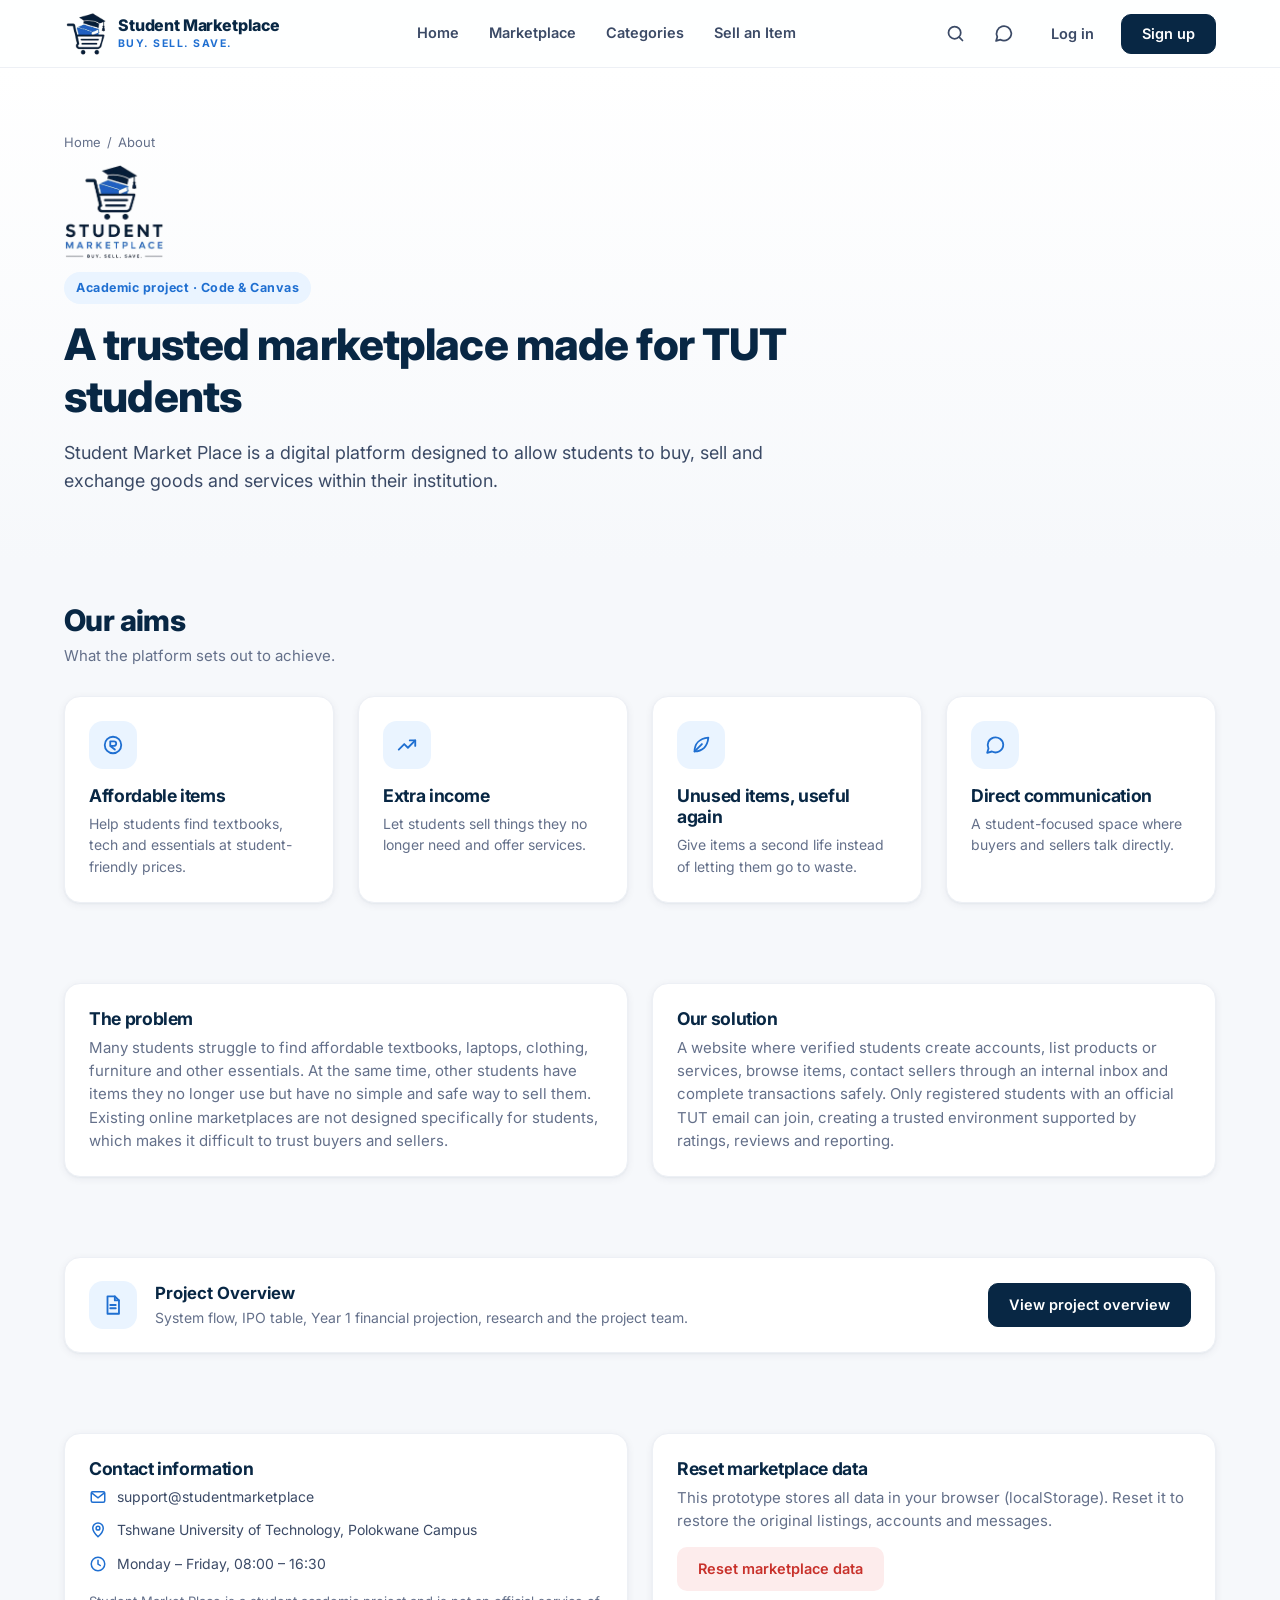
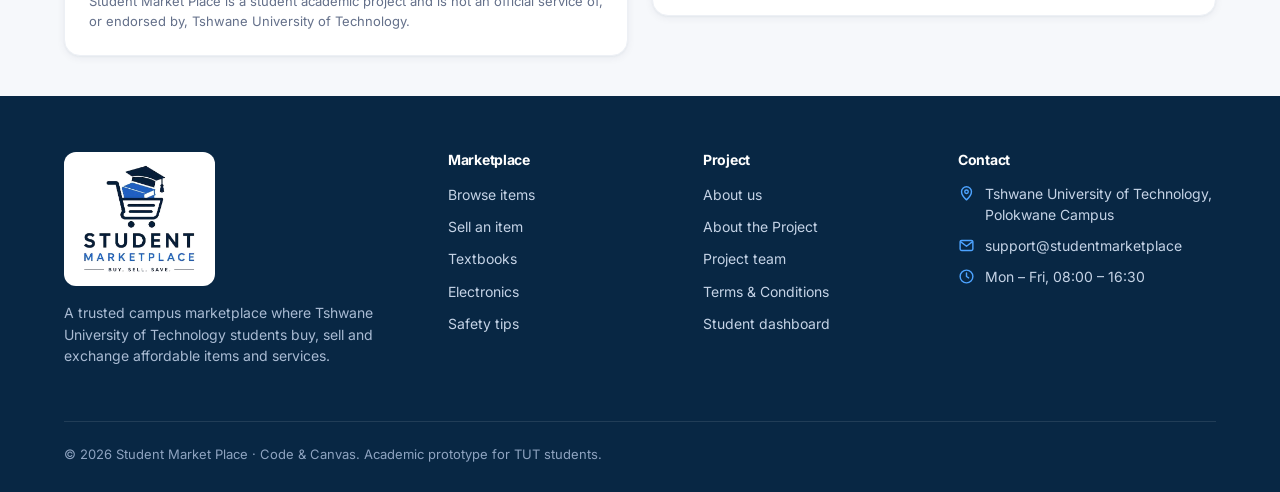
==== commit 74b61248: "Update footer contact details and remove demo wording Co-Authored-By: Claude Opus 5.5 <noreply@anthr" ====
--- a/about.html
+++ b/about.html
@@ -66,16 +66,16 @@
         <div class="card card-pad">
           <h3>Contact information</h3>
           <ul class="tip-list">
-            <li><svg viewBox="0 0 24 24" fill="none" stroke="currentColor" stroke-width="2" stroke-linecap="round" aria-hidden="true"><rect x="3" y="5" width="18" height="14" rx="2"/><path d="m3.5 6.5 8.5 6.5 8.5-6.5"/></svg>support@studentmarketplace.demo (demo address)</li>
-            <li><svg viewBox="0 0 24 24" fill="none" stroke="currentColor" stroke-width="2" stroke-linecap="round" aria-hidden="true"><path d="M12 21s-7-6.2-7-11.5a7 7 0 0 1 14 0C19 14.8 12 21 12 21z"/><circle cx="12" cy="9.5" r="2.5"/></svg>Tshwane University of Technology, Pretoria, Gauteng</li>
+            <li><svg viewBox="0 0 24 24" fill="none" stroke="currentColor" stroke-width="2" stroke-linecap="round" aria-hidden="true"><rect x="3" y="5" width="18" height="14" rx="2"/><path d="m3.5 6.5 8.5 6.5 8.5-6.5"/></svg>support@studentmarketplace</li>
+            <li><svg viewBox="0 0 24 24" fill="none" stroke="currentColor" stroke-width="2" stroke-linecap="round" aria-hidden="true"><path d="M12 21s-7-6.2-7-11.5a7 7 0 0 1 14 0C19 14.8 12 21 12 21z"/><circle cx="12" cy="9.5" r="2.5"/></svg>Tshwane University of Technology, Polokwane Campus</li>
             <li><svg viewBox="0 0 24 24" fill="none" stroke="currentColor" stroke-width="2" stroke-linecap="round" aria-hidden="true"><circle cx="12" cy="12" r="9"/><path d="M12 7v5l3 2"/></svg>Monday – Friday, 08:00 – 16:30</li>
           </ul>
           <p class="small muted mt-16 mb-0">Student Market Place is a student academic project and is not an official service of, or endorsed by, Tshwane University of Technology.</p>
         </div>
         <div class="card card-pad">
-          <h3>Presentation tools</h3>
-          <p class="muted">This prototype stores all data in your browser (localStorage). Reset it to restore the original demo listings, accounts and messages before a presentation.</p>
-          <button type="button" class="btn btn-danger-soft" id="reset-demo">Reset demo data</button>
+          <h3>Reset marketplace data</h3>
+          <p class="muted">This prototype stores all data in your browser (localStorage). Reset it to restore the original listings, accounts and messages.</p>
+          <button type="button" class="btn btn-danger-soft" id="reset-demo">Reset marketplace data</button>
         </div>
       </div>
     </section>
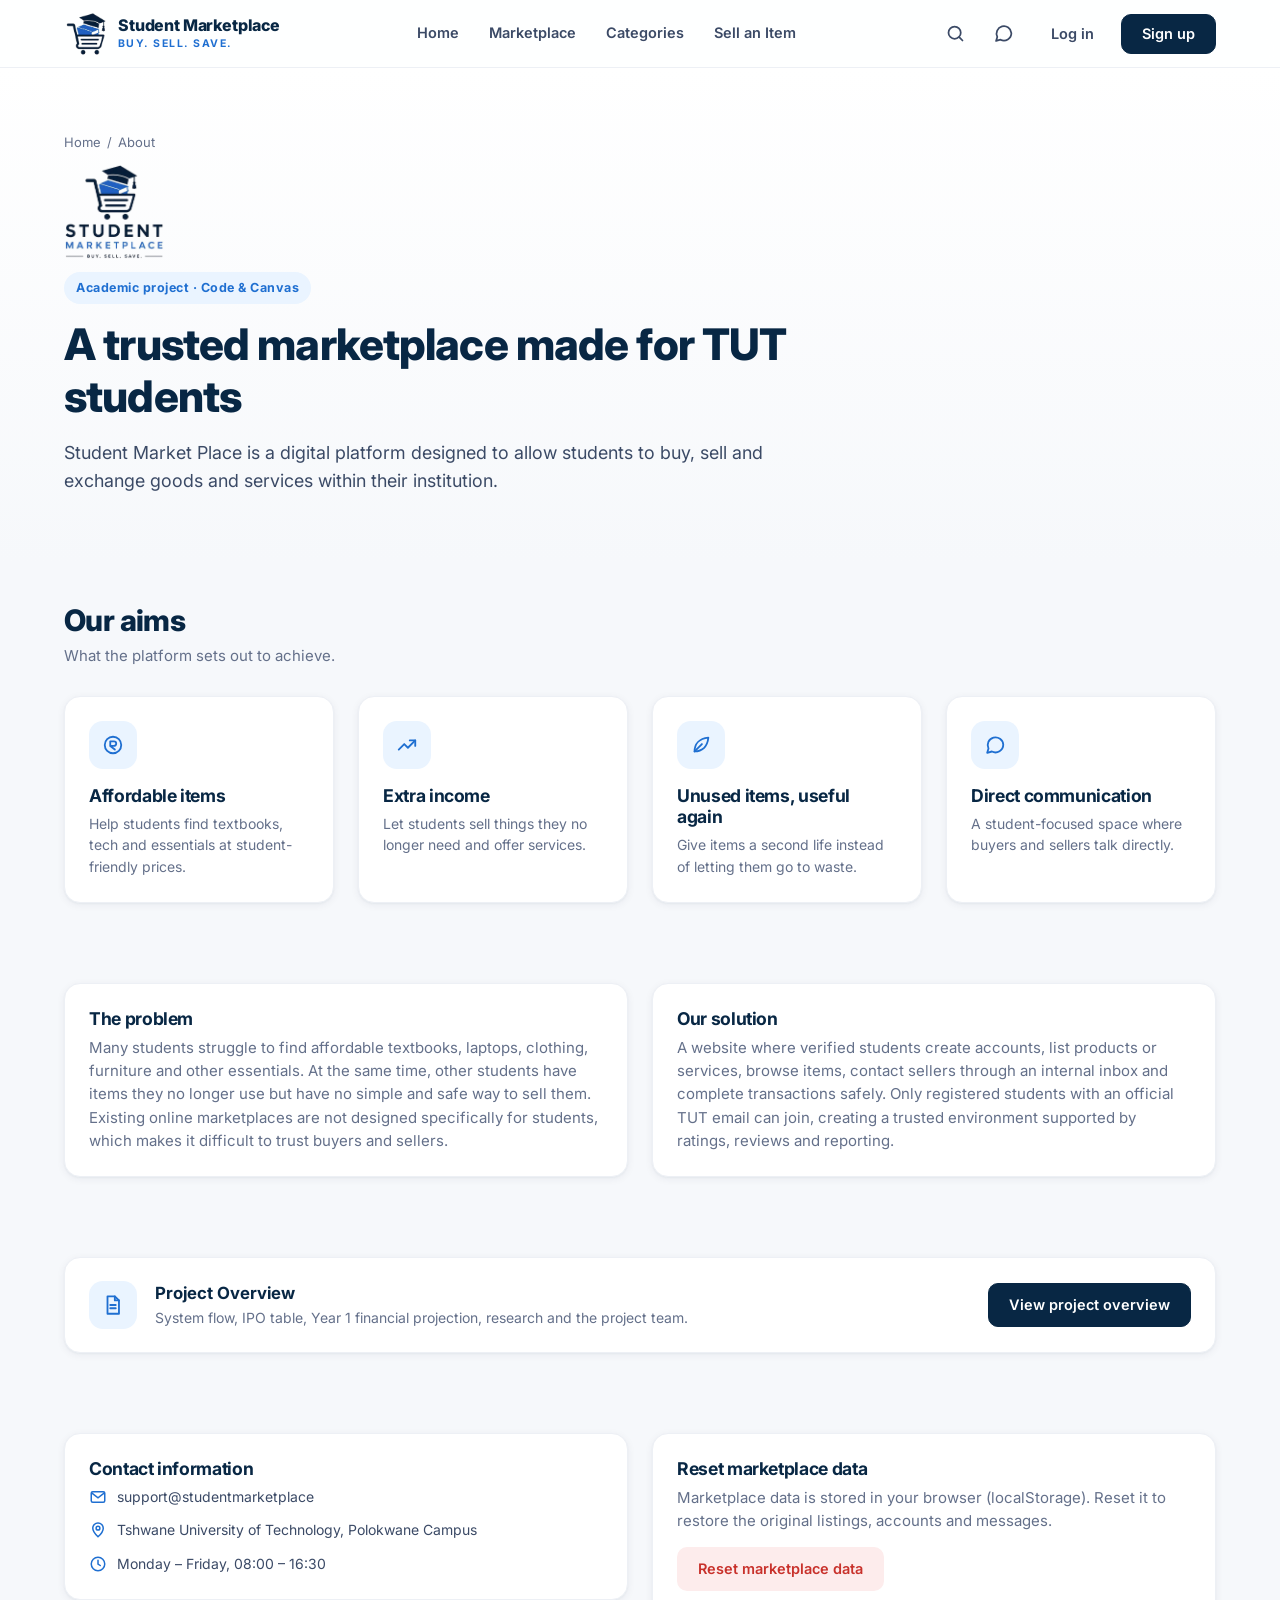
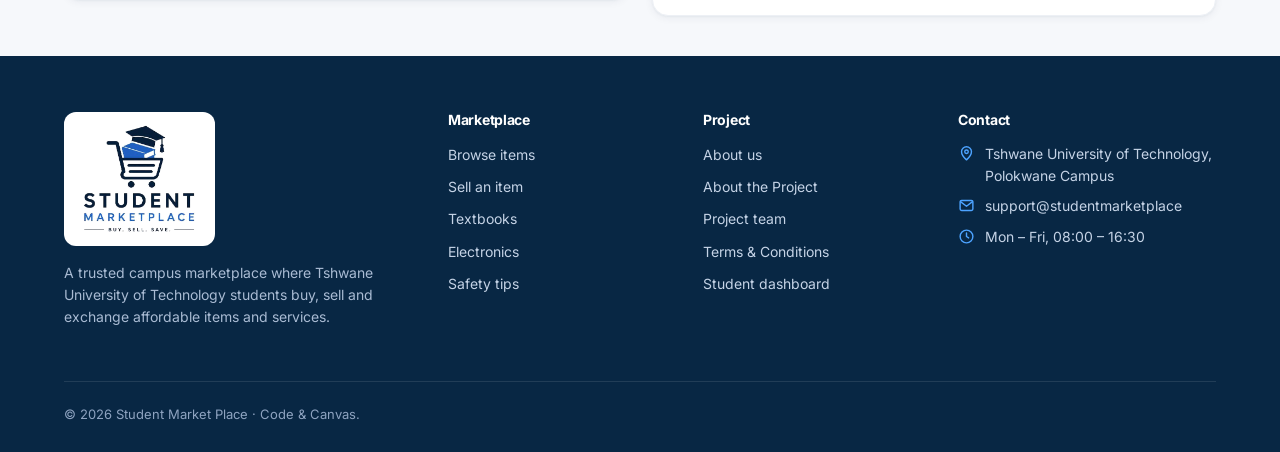
==== commit 7e82f2a1: "Remove prototype and disclaimer notices from site Co-Authored-By: Claude Opus 5.5 <noreply@anthropic" ====
--- a/about.html
+++ b/about.html
@@ -70,11 +70,10 @@
             <li><svg viewBox="0 0 24 24" fill="none" stroke="currentColor" stroke-width="2" stroke-linecap="round" aria-hidden="true"><path d="M12 21s-7-6.2-7-11.5a7 7 0 0 1 14 0C19 14.8 12 21 12 21z"/><circle cx="12" cy="9.5" r="2.5"/></svg>Tshwane University of Technology, Polokwane Campus</li>
             <li><svg viewBox="0 0 24 24" fill="none" stroke="currentColor" stroke-width="2" stroke-linecap="round" aria-hidden="true"><circle cx="12" cy="12" r="9"/><path d="M12 7v5l3 2"/></svg>Monday – Friday, 08:00 – 16:30</li>
           </ul>
-          <p class="small muted mt-16 mb-0">Student Market Place is a student academic project and is not an official service of, or endorsed by, Tshwane University of Technology.</p>
         </div>
         <div class="card card-pad">
           <h3>Reset marketplace data</h3>
-          <p class="muted">This prototype stores all data in your browser (localStorage). Reset it to restore the original listings, accounts and messages.</p>
+          <p class="muted">Marketplace data is stored in your browser (localStorage). Reset it to restore the original listings, accounts and messages.</p>
           <button type="button" class="btn btn-danger-soft" id="reset-demo">Reset marketplace data</button>
         </div>
       </div>
